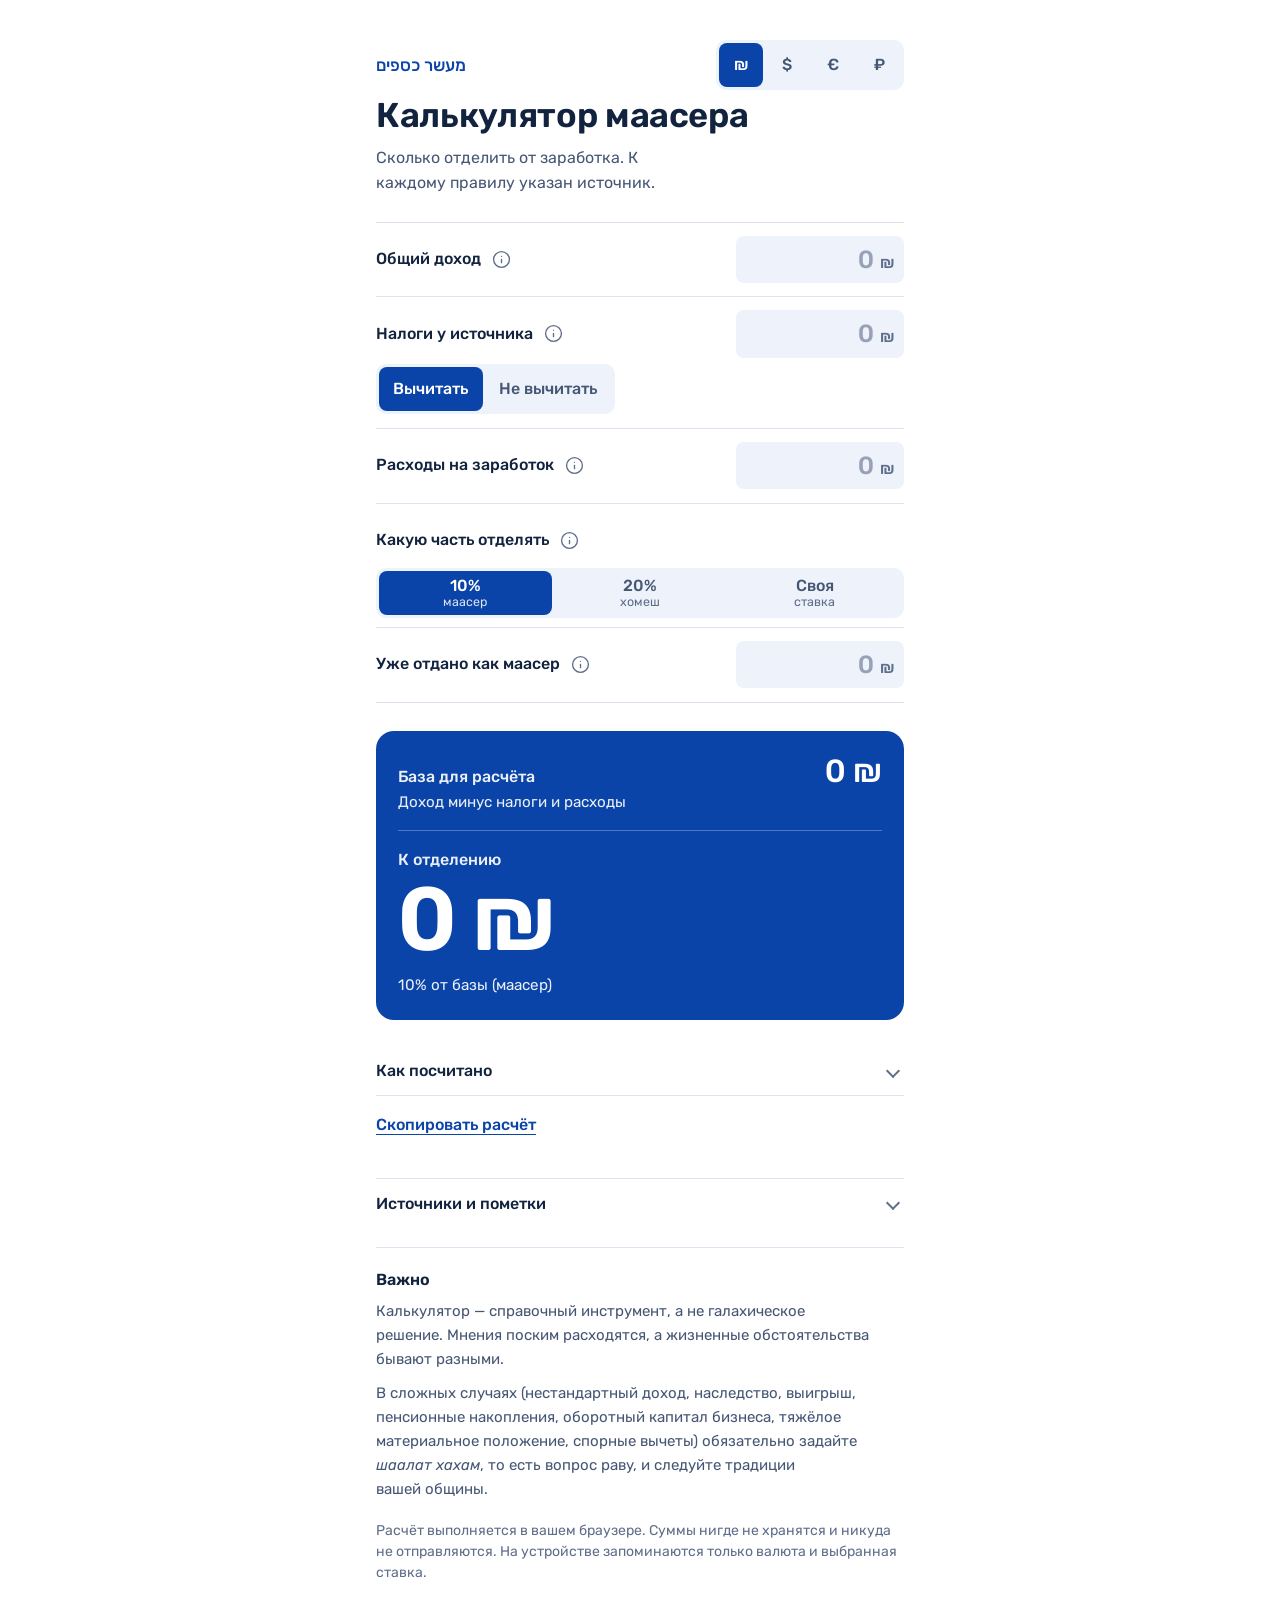
==== index.html @ 68035519 "Калькулятор маасера: первая версия сайта mymaaser.online Co-Authored-By: Claude Sonnet 5.5 <noreply@" ====
<!doctype html>
<html lang="ru">
<head>
<meta charset="utf-8">
<meta name="viewport" content="width=device-width, initial-scale=1, viewport-fit=cover">
<title>Калькулятор маасера — מעשר כספים</title>
<meta name="description" content="Калькулятор маасера кесафим: налоги, расходы, уже отданная цдака, 10% или 20%. Каждое правило с источником. Расчёт выполняется в вашем браузере, суммы нигде не сохраняются.">
<meta name="theme-color" content="#FFFFFF" media="(prefers-color-scheme: light)">
<meta name="theme-color" content="#0A1B3D" media="(prefers-color-scheme: dark)">
<meta property="og:title" content="Калькулятор маасера — מעשר כספים">
<meta property="og:description" content="Сколько отделить от заработка, с учётом налогов и расходов и с указанием источников.">
<meta property="og:type" content="website">
<link rel="icon" href="data:image/svg+xml,%3Csvg xmlns='http://www.w3.org/2000/svg' viewBox='0 0 64 64'%3E%3Crect width='64' height='64' rx='14' fill='%230A44A8'/%3E%3Ctext x='32' y='47' font-family='sans-serif' font-weight='600' font-size='40' text-anchor='middle' fill='%23fff'%3E%D7%9E%3C/text%3E%3C/svg%3E">
<link rel="preconnect" href="https://fonts.googleapis.com">
<link rel="preconnect" href="https://fonts.gstatic.com" crossorigin>
<link href="https://fonts.googleapis.com/css2?family=Rubik:wght@400;500;600&display=swap" rel="stylesheet">
<style>
:root{
  --bg:#FFFFFF; --ink:#12233F; --ink-2:#465775; --ink-3:#5F6E89;
  --accent:#0A44A8; --on-accent:#FFFFFF; --focus:#0A44A8;
  --tint:#EDF2FB; --hair:#DCE4F1; --warn:#9A3A0B;
  --font:'Rubik',system-ui,-apple-system,'Segoe UI',Roboto,'Helvetica Neue',Arial,sans-serif;
  --ease:cubic-bezier(.22,.7,.2,1);
}
@media (prefers-color-scheme:dark){
  :root{
    --bg:#0A1B3D; --ink:#EEF3FF; --ink-2:#B7C3DD; --ink-3:#95A4C4;
    --accent:#8DB2FF; --on-accent:#FFFFFF; --focus:#A9C5FF;
    --tint:#12285A; --hair:#22396F; --warn:#F2AB80;
  }
}
*{box-sizing:border-box}
html{-webkit-text-size-adjust:100%}
body{margin:0;min-height:100dvh;background:var(--bg);color:var(--ink);font:400 1rem/1.6 var(--font);padding-bottom:env(safe-area-inset-bottom)}
.sr{position:absolute;width:1px;height:1px;overflow:hidden;clip:rect(0 0 0 0);white-space:nowrap}
.skip{position:absolute;left:1rem;top:-4rem;background:var(--ink);color:var(--bg);padding:.6rem 1rem;border-radius:6px;z-index:100}
.skip:focus{top:1rem}
:focus-visible{outline:2px solid var(--focus);outline-offset:3px;border-radius:4px}
fieldset{min-width:0;margin:0;padding:0;border:0}
button{font:inherit}

.page{max-width:35rem;margin:0 auto;padding:clamp(1.25rem,4vw,2.5rem) 1rem 6.5rem}
@media (min-width:900px){.page{padding-bottom:3rem}}

/* Шапка */
.top{display:flex;justify-content:space-between;align-items:center;gap:1rem;margin-bottom:.4rem}
.he{margin:0;color:var(--accent);font-weight:500;font-size:1.05rem}
.cur-seg label{min-width:44px;padding:.15rem .4rem}
h1{margin:0;font-weight:600;font-size:clamp(1.7rem,6vw,2.15rem);line-height:1.15;letter-spacing:-.01em}
.lede{margin:.55rem 0 0;color:var(--ink-2);max-width:26rem;text-wrap:balance}

/* Переключатели */
.seg{display:inline-flex;gap:2px;padding:3px;background:var(--tint);border-radius:10px;max-width:100%}
.seg input{position:absolute;opacity:0;pointer-events:none}
.seg label{display:inline-flex;flex-direction:column;align-items:center;justify-content:center;min-height:44px;padding:.15rem .9rem;border-radius:8px;cursor:pointer;
  color:var(--ink-2);font-weight:500;line-height:1.2;text-align:center;user-select:none;touch-action:manipulation;transition:background-color .18s,color .18s}
.seg label small{font-size:.78rem;font-weight:400;color:inherit;opacity:.85}
.seg label:hover{color:var(--ink)}
.seg input:checked+label{background:var(--accent);color:var(--on-accent)}
.seg input:focus-visible+label{outline:2px solid var(--focus);outline-offset:2px}
.seg.wide{display:flex;width:100%}
.seg.wide label{flex:1;padding-inline:.4rem}

/* Поля */
.fields{margin-top:1.6rem;border-top:1px solid var(--hair)}
.field{border-bottom:1px solid var(--hair);padding:.55rem 0}
.rf{display:grid;grid-template-columns:minmax(0,1fr) minmax(0,10.5rem);align-items:center;column-gap:.6rem;min-height:56px}
.lab{display:flex;align-items:center;min-width:0}
.lab label,.lab .lbl{font-weight:500;line-height:1.3}
.info{flex:none;width:44px;height:44px;margin:0 0 0 -2px;display:grid;place-items:center;background:none;border:0;color:var(--ink-3);border-radius:50%;cursor:pointer;touch-action:manipulation;transition:color .18s,background-color .18s}
.info svg{width:19px;height:19px;fill:none;stroke:currentColor;stroke-width:1.7;stroke-linecap:round;stroke-linejoin:round}
.info:hover{color:var(--accent);background:var(--tint)}
.info[aria-expanded=true]{color:var(--accent)}
.amount{display:flex;align-items:baseline;justify-content:flex-end;gap:.4rem;min-width:0;border-radius:8px;padding:.1rem .6rem;background:var(--tint);transition:box-shadow .18s}
.amount:focus-within{box-shadow:0 0 0 2px var(--accent)}
.amount input{flex:1;min-width:0;width:100%;text-align:right;border:0;background:none;color:var(--ink);font:500 1.55rem/1.5 var(--font);font-variant-numeric:tabular-nums;padding:.1rem 0;outline:none;-webkit-appearance:none;appearance:none;min-height:44px}
.amount input::placeholder{color:var(--ink-3);opacity:.6}
.amount .cur{font-weight:500;color:var(--ink-3)}
.taxmode{margin:.1rem 0 .35rem}
.custom{display:none;margin:.7rem 0 .3rem;align-items:center;gap:.6rem}
.custom.show{display:flex}
.custom .amount{width:8rem}
.custom label{color:var(--ink-2)}

/* Пояснения */
.note{display:grid;grid-template-rows:0fr;transition:grid-template-rows .28s var(--ease)}
.note[data-open=true]{grid-template-rows:1fr}
.note-clip{overflow:hidden;visibility:hidden;transition:visibility 0s .28s}
.note[data-open=true] .note-clip{visibility:visible;transition-delay:0s}
.note-body{margin:.4rem 0 .5rem;padding:.1rem 0 .1rem 1rem;border-left:2px solid var(--accent);max-width:32rem}
.note-body p{margin:0 0 .75rem;text-wrap:pretty}
.note-body ul{list-style:none;margin:.2rem 0 0;padding:0;display:grid;gap:.5rem}
.note-body li{font-size:.94rem;line-height:1.5;color:var(--ink-2)}
.tag{font-weight:500;color:var(--ink);white-space:nowrap}
.tag::before{margin-right:.4em;font-size:.8em}
.tag.ok::before{content:"●";color:var(--accent)}
.tag.split::before{content:"◐";color:var(--warn)}
.tag.ask::before{content:"○";color:var(--ink-3)}

/* Итог: единственный яркий блок */
.band{margin-top:1.8rem;background:var(--accent);color:var(--on-accent);border-radius:18px;padding:1.3rem 1.4rem 1.5rem}
@media (prefers-color-scheme:dark){.band{background:#1547A8}}
.band-row{display:flex;flex-wrap:wrap;align-items:baseline;justify-content:space-between;gap:.3rem 1rem}
.band-k{margin:0;font-weight:500;opacity:.92}
.band-base{font-weight:500;font-size:clamp(1.5rem,6vw,2rem);line-height:1.2;font-variant-numeric:tabular-nums;margin:0}
.band hr{border:0;border-top:1px solid rgba(255,255,255,.28);margin:1.1rem 0 1rem}
.band-due{display:block;margin:.1rem 0 .5rem;font-weight:600;letter-spacing:-.025em;line-height:1.02;font-variant-numeric:tabular-nums;
  font-size:clamp(3.3rem,17vw,5.6rem);overflow-wrap:anywhere}
.band-due[data-len=long]{font-size:clamp(2.5rem,12vw,4rem)}
.band-due[data-len=xlong]{font-size:clamp(2rem,9vw,3.1rem)}
.band-s{margin:0;font-size:.95rem;line-height:1.45;opacity:.92}

.notices{display:grid;gap:.5rem;margin-top:.9rem}
.notice{display:flex;gap:.65rem;align-items:flex-start;font-size:.95rem;line-height:1.5;padding:.1rem 0 .1rem .9rem;border-left:3px solid var(--warn)}
.notice svg{flex:none;width:18px;height:18px;margin-top:.22rem;fill:none;stroke:var(--warn);stroke-width:1.8;stroke-linecap:round;stroke-linejoin:round}

/* Расчёт и копирование */
details>summary{cursor:pointer;list-style:none;display:flex;justify-content:space-between;align-items:center;min-height:48px;font-weight:500}
details>summary::-webkit-details-marker{display:none}
details>summary::after{content:"";width:8px;height:8px;border-right:2px solid var(--ink-3);border-bottom:2px solid var(--ink-3);transform:rotate(45deg);transition:transform .22s var(--ease);margin-right:.35rem}
details[open]>summary::after{transform:rotate(-135deg)}
.calc{margin-top:.8rem;border-bottom:1px solid var(--hair)}
.ledger{margin:0 0 .8rem;padding:0}
.lrow{display:flex;justify-content:space-between;gap:1rem;padding:.5rem 0;border-top:1px solid var(--hair)}
.lrow dt{color:var(--ink-2)}
.lrow dd{margin:0;font-weight:500;font-variant-numeric:tabular-nums;text-align:right;white-space:nowrap}
.lrow.sum dt,.lrow.sum dd{color:var(--ink);font-weight:600}
.lrow.dim{opacity:.55}
.copy{display:block;min-height:44px;margin:.4rem 0 0;padding:.4rem 0;background:none;border:0;color:var(--accent);font-weight:500;cursor:pointer;text-decoration:underline;text-underline-offset:.25em;text-decoration-thickness:1px;touch-action:manipulation}
.copy:hover{text-decoration-thickness:2px}

/* Низ страницы */
.foot{margin-top:2rem}
.src .content{padding:.2rem 0 1rem;color:var(--ink-2);font-size:.95rem}
.src ol{padding-left:1.2rem;margin:.6rem 0 .9rem;display:grid;gap:.4rem}
.src a{color:var(--ink);text-decoration-color:var(--accent);text-underline-offset:.2em}
.src a:hover{color:var(--accent)}
.legend{display:grid;gap:.4rem}
.src{border-top:1px solid var(--hair)}
.disclaimer{margin-top:1.2rem;padding-top:1.2rem;border-top:1px solid var(--hair)}
.disclaimer h2{margin:0 0 .4rem;font-size:1rem;font-weight:600}
.disclaimer p{margin:0 0 .6rem;font-size:.94rem;color:var(--ink-2);text-wrap:pretty}
.privacy{margin:1.2rem 0 0;color:var(--ink-3);font-size:.88rem;line-height:1.5}

/* Нижняя панель на телефоне */
.dock{position:fixed;left:0;right:0;bottom:0;z-index:20;display:flex;justify-content:space-between;align-items:baseline;gap:1rem;
  padding:.75rem 1.1rem calc(.75rem + env(safe-area-inset-bottom));background:var(--accent);color:var(--on-accent);
  transform:translateY(110%);transition:transform .28s var(--ease)}
@media (prefers-color-scheme:dark){.dock{background:#1547A8}}
.dock.show{transform:none}
.dock span{font-weight:500}
.dock b{font-weight:600;font-size:1.6rem;line-height:1.1;font-variant-numeric:tabular-nums}
@media (min-width:900px){.dock{display:none}}

@media (prefers-reduced-motion:reduce){*,*::before,*::after{transition-duration:.001ms!important;transition-delay:0s!important}}
@media print{.dock,.info,.copy,.seg{display:none!important}.note{grid-template-rows:1fr}.note-clip{visibility:visible}.band{background:#fff;color:#000;border:1px solid #000}}
noscript p{padding:1rem}
</style>
</head>
<body>
<a class="skip" href="#calc">Перейти к расчёту</a>
<noscript><p>Для расчёта нужен JavaScript. Все вычисления выполняются в вашем браузере.</p></noscript>

<main class="page">
  <header>
    <div class="top">
      <p class="he" lang="he" dir="rtl">מעשר כספים</p>
      <fieldset class="seg cur-seg" aria-label="Валюта">
        <input type="radio" name="cur" id="c-ILS" value="ILS" checked><label for="c-ILS" aria-label="Шекели">₪</label>
        <input type="radio" name="cur" id="c-USD" value="USD"><label for="c-USD" aria-label="Доллары">$</label>
        <input type="radio" name="cur" id="c-EUR" value="EUR"><label for="c-EUR" aria-label="Евро">€</label>
        <input type="radio" name="cur" id="c-RUB" value="RUB"><label for="c-RUB" aria-label="Рубли">₽</label>
      </fieldset>
    </div>
    <h1>Калькулятор маасера</h1>
    <p class="lede">Сколько отделить от заработка. К каждому правилу указан источник.</p>
  </header>

  <section class="fields" id="calc" aria-label="Данные для расчёта">

    <div class="field">
      <div class="rf">
        <div class="lab">
          <label for="income">Общий доход</label>
          <button type="button" class="info" aria-expanded="false" aria-controls="n-income" aria-label="Пояснение: общий доход"><svg viewBox="0 0 24 24" aria-hidden="true"><circle cx="12" cy="12" r="10"/><path d="M12 16v-4"/><path d="M12 8h.01"/></svg></button>
        </div>
        <div class="amount"><input id="income" data-money inputmode="decimal" autocomplete="off" placeholder="0"><span class="cur" data-cur aria-hidden="true">₪</span></div>
      </div>
      <div class="note" id="n-income"><div class="note-clip"><div class="note-body">
        <p>Маасер кесафим отделяют от прибыли, то есть от того, что вы действительно заработали: зарплата, премии, комиссионные, доход от дела. Впишите сумму целиком, до вычетов. Вычеты укажете ниже.</p>
        <p>Подарки, выигрыши, возврат налога, наследство и другие разовые поступления — отдельный вопрос, здесь мнения расходятся. В таких случаях спросите рава.</p>
        <ul>
          <li><span class="tag ok">Общепринято</span> Маасер — десятая часть дохода: Рамбам, Матнот Аниим 7:5; Шулхан Арух, Йоре Деа 249:1.</li>
          <li><span class="tag split">Мнения расходятся</span> Разовые поступления (подарки, выигрыши, наследство).</li>
        </ul>
      </div></div></div>
    </div>

    <div class="field">
      <div class="rf">
        <div class="lab">
          <label for="taxes">Налоги у источника</label>
          <button type="button" class="info" aria-expanded="false" aria-controls="n-taxes" aria-label="Пояснение: налоги"><svg viewBox="0 0 24 24" aria-hidden="true"><circle cx="12" cy="12" r="10"/><path d="M12 16v-4"/><path d="M12 8h.01"/></svg></button>
        </div>
        <div class="amount"><input id="taxes" data-money inputmode="decimal" autocomplete="off" placeholder="0"><span class="cur" data-cur aria-hidden="true">₪</span></div>
      </div>
      <fieldset class="seg taxmode" aria-label="Как учитывать налоги">
        <input type="radio" name="tax" id="t-deduct" value="deduct" checked><label for="t-deduct">Вычитать</label>
        <input type="radio" name="tax" id="t-keep" value="keep"><label for="t-keep">Не вычитать</label>
      </fieldset>
      <div class="note" id="n-taxes"><div class="note-clip"><div class="note-body">
        <p>Подоходный налог, национальное страхование и медицинский налог, удержанные у источника, вам в руки не попадают: этими деньгами вы не распоряжаетесь. Поэтому многие поским разрешают считать маасер с суммы после налогов.</p>
        <p>Более строгое мнение требует считать с суммы до налогов. Если ваш рав или ваша община придерживаются строгого подхода, выберите «Не вычитать».</p>
        <p>Пенсионные отчисления, керен ишталмут и взносы работодателя — предмет отдельных споров. Без вопроса раву их лучше сюда не вписывать.</p>
        <ul>
          <li><span class="tag split">Мнения расходятся</span> Игрот Моше, Йоре Деа: в пользу вычета налогов; другие поским требуют считать с суммы до налогов.</li>
          <li><span class="tag ask">Уточните у рава</span> Пенсия и накопительные отчисления.</li>
        </ul>
      </div></div></div>
    </div>

    <div class="field">
      <div class="rf">
        <div class="lab">
          <label for="expenses">Расходы на заработок</label>
          <button type="button" class="info" aria-expanded="false" aria-controls="n-expenses" aria-label="Пояснение: расходы на заработок"><svg viewBox="0 0 24 24" aria-hidden="true"><circle cx="12" cy="12" r="10"/><path d="M12 16v-4"/><path d="M12 8h.01"/></svg></button>
        </div>
        <div class="amount"><input id="expenses" data-money inputmode="decimal" autocomplete="off" placeholder="0"><span class="cur" data-cur aria-hidden="true">₪</span></div>
      </div>
      <div class="note" id="n-expenses"><div class="note-clip"><div class="note-body">
        <p>Вычитаются расходы, без которых доход не был бы получен: сырьё и товар, аренда помещения, зарплата сотрудников, транспорт до клиентов, инструменты, налоги предприятия. Маасер отделяют от чистой прибыли, а не от оборота.</p>
        <p>Не вычитаются личные траты: еда, жильё, одежда, отпуск, содержание семьи. Это расходование уже заработанных денег, а не издержки на их получение.</p>
        <ul>
          <li><span class="tag ok">Общепринято</span> Ахават Хесед 2:19 (Хафец Хаим): маасер считают от прибыли после расходов на заработок.</li>
          <li><span class="tag ask">Уточните у рава</span> При тяжёлом материальном положении есть послабления, их определяет рав.</li>
        </ul>
      </div></div></div>
    </div>

    <div class="field">
      <div class="rf">
        <div class="lab">
          <span class="lbl" id="rate-lbl">Какую часть отделять</span>
          <button type="button" class="info" aria-expanded="false" aria-controls="n-rate" aria-label="Пояснение: 10% или 20%"><svg viewBox="0 0 24 24" aria-hidden="true"><circle cx="12" cy="12" r="10"/><path d="M12 16v-4"/><path d="M12 8h.01"/></svg></button>
        </div>
      </div>
      <fieldset class="seg wide" aria-labelledby="rate-lbl">
        <input type="radio" name="rate" id="r-10" value="10" checked><label for="r-10">10%<small>маасер</small></label>
        <input type="radio" name="rate" id="r-20" value="20"><label for="r-20">20%<small>хомеш</small></label>
        <input type="radio" name="rate" id="r-custom" value="custom"><label for="r-custom">Своя<small>ставка</small></label>
      </fieldset>
      <div class="custom" id="customWrap">
        <label for="customRate">Ставка, %</label>
        <div class="amount"><input id="customRate" inputmode="decimal" autocomplete="off" placeholder="15" maxlength="5"><span class="cur" aria-hidden="true">%</span></div>
      </div>
      <div class="note" id="n-rate"><div class="note-clip"><div class="note-body">
        <p><strong>10% — маасер.</strong> Обычная мера: Рамбам называет десятую часть средним размером цдаки.</p>
        <p><strong>20% — хомеш</strong>, пятая часть. Это верхний предел, а не обязанность: в Уше постановили не тратить на цдаку больше пятой части, чтобы самому не обеднеть. Это мицва мин ѓа-мувхар, то есть наилучший способ, но не долг.</p>
        <p>Некоторые считают хомеш как «маасер дважды»: 10% и ещё 10% от остатка, то есть 19%. Для такого расчёта выберите «Своя» и введите 19.</p>
        <ul>
          <li><span class="tag ok">Общепринято</span> Ктубот 50а; Шулхан Арух, Йоре Деа 249:1; Рамбам, Матнот Аниим 7:5.</li>
          <li><span class="tag ask">Уточните у рава</span> Хомеш от капитала обычно отделяют один раз, затем от прибыли (Ахават Хесед 2:19). Способ счёта определяется обычаем общины.</li>
        </ul>
      </div></div></div>
    </div>

    <div class="field">
      <div class="rf">
        <div class="lab">
          <label for="paid">Уже отдано как маасер</label>
          <button type="button" class="info" aria-expanded="false" aria-controls="n-paid" aria-label="Пояснение: уже отданная цдака"><svg viewBox="0 0 24 24" aria-hidden="true"><circle cx="12" cy="12" r="10"/><path d="M12 16v-4"/><path d="M12 8h.01"/></svg></button>
        </div>
        <div class="amount"><input id="paid" data-money inputmode="decimal" autocomplete="off" placeholder="0"><span class="cur" data-cur aria-hidden="true">₪</span></div>
      </div>
      <div class="note" id="n-paid"><div class="note-clip"><div class="note-body">
        <p>Цдака, которую вы уже отдали именно как маасер с этого дохода, вычитается из итога.</p>
        <p>Не засчитывается то, что вы и так обязаны: содержание жены и детей, плата за обучение собственных детей, покупка мицвот для себя (лулав, тфилин), а также всё, за что вы получили личную выгоду.</p>
        <p>Если отдано больше нужного, многие поским разрешают зачесть излишек в счёт будущих доходов. Уточните у рава.</p>
        <ul>
          <li><span class="tag ok">Общепринято</span> Маасер нельзя тратить на обязательства, которые лежат на вас и без него: Рема к Шулхан Арух, Йоре Деа 249:1.</li>
          <li><span class="tag split">Мнения расходятся</span> Зачёт излишка на будущее.</li>
        </ul>
      </div></div></div>
    </div>
  </section>

  <section class="band" id="result" aria-label="Результат">
    <div class="band-row">
      <p class="band-k">База для расчёта</p>
      <p class="band-base" id="base">0 ₪</p>
    </div>
    <p class="band-s" id="baseSub">Доход минус налоги и расходы</p>
    <hr>
    <p class="band-k">К отделению</p>
    <output class="band-due" id="due" aria-live="polite">0 ₪</output>
    <p class="band-s" id="dueSub">10% от базы (маасер)</p>
  </section>

  <div class="notices" id="notices"></div>

  <details class="calc">
    <summary>Как посчитано</summary>
    <dl class="ledger" id="ledger"></dl>
  </details>
  <button type="button" class="copy" id="copy">Скопировать расчёт</button>
  <p class="sr" id="copyStatus" role="status"></p>

  <footer class="foot">
    <details class="src">
      <summary>Источники и пометки</summary>
      <div class="content">
        <div class="legend">
          <div><span class="tag ok">Общепринято</span> По этому правилу нет существенных разногласий.</div>
          <div><span class="tag split">Мнения расходятся</span> Поским решают по-разному, выбор за вами и вашим равом.</div>
          <div><span class="tag ask">Уточните у рава</span> Зависит от обстоятельств или требует сверки.</div>
        </div>
        <ol>
          <li><a href="https://www.sefaria.org/Ketubot.50a" target="_blank" rel="noopener noreferrer">Ктубот 50а</a>: постановление Уши не тратить на цдаку больше пятой части.</li>
          <li><a href="https://www.sefaria.org/Mishneh_Torah,_Gifts_to_the_Poor.7" target="_blank" rel="noopener noreferrer">Рамбам, Матнот Аниим, гл. 7</a>: десятая часть как средняя мера, пятая как наилучшая.</li>
          <li><a href="https://www.sefaria.org/Shulchan_Arukh,_Yoreh_De'ah.249" target="_blank" rel="noopener noreferrer">Шулхан Арух, Йоре Деа 249</a>: законы о размере цдаки, с комментарием Ремы.</li>
          <li><a href="https://www.sefaria.org/search?q=Ahavat%20Chesed" target="_blank" rel="noopener noreferrer">Ахават Хесед</a> (Хафец Хаим), ч. 2, гл. 19: расчёт от прибыли и хомеш.</li>
          <li>Игрот Моше (рав Моше Файнштейн), Йоре Деа: о налогах и расчёте с зарплаты.</li>
        </ol>
        <p>Ссылки ведут на тексты, по которым можно проверить сказанное. Формулировки в подсказках — краткое изложение, а не дословная цитата.</p>
      </div>
    </details>

    <aside class="disclaimer" aria-labelledby="dis-h">
      <h2 id="dis-h">Важно</h2>
      <p>Калькулятор — справочный инструмент, а не галахическое решение. Мнения поским расходятся, а жизненные обстоятельства бывают разными.</p>
      <p>В сложных случаях (нестандартный доход, наследство, выигрыш, пенсионные накопления, оборотный капитал бизнеса, тяжёлое материальное положение, спорные вычеты) обязательно задайте <em>шаалат хахам</em>, то есть вопрос раву, и следуйте традиции вашей общины.</p>
    </aside>

    <p class="privacy">Расчёт выполняется в вашем браузере. Суммы нигде не хранятся и никуда не отправляются. На устройстве запоминаются только валюта и выбранная ставка.</p>
  </footer>
</main>

<div class="dock" id="dock" aria-hidden="true"><span>К отделению</span><b id="dockVal">0 ₪</b></div>

<script>
(() => {
  'use strict';
  const $ = (s, r = document) => r.querySelector(s);
  const $$ = (s, r = document) => [...r.querySelectorAll(s)];
  const reduced = matchMedia('(prefers-reduced-motion: reduce)').matches;
  const SYMBOL = { ILS: '₪', USD: '$', EUR: '€', RUB: '₽' };
  const state = { cur: 'ILS', rate: '10', custom: '', tax: 'deduct' };

  /* Настройки (только предпочтения, суммы не сохраняются) */
  try {
    const p = JSON.parse(localStorage.getItem('maaser.prefs') || '{}');
    if (SYMBOL[p.cur]) state.cur = p.cur;
    if (['10', '20', 'custom'].includes(p.rate)) state.rate = p.rate;
    if (typeof p.custom === 'string' && /^\d{0,3}([.,]\d{0,2})?$/.test(p.custom)) state.custom = p.custom;
    if (['deduct', 'keep'].includes(p.tax)) state.tax = p.tax;
  } catch (e) {}
  const savePrefs = () => { try { localStorage.setItem('maaser.prefs', JSON.stringify(state)); } catch (e) {} };

  /* Деньги: только целые числа копеек */
  const parseCents = (str) => {
    const s = (str || '').replace(/[\s  ]/g, '').replace(',', '.');
    if (!/^\d*\.?\d*$/.test(s) || s === '' || s === '.') return 0;
    const [i, f = ''] = s.split('.');
    return parseInt(i || '0', 10) * 100 + parseInt((f + '00').slice(0, 2), 10);
  };
  const nf = {};
  const fmt = (cents) => {
    const key = state.cur + (cents % 100 ? 2 : 0);
    nf[key] = nf[key] || new Intl.NumberFormat('ru-RU', {
      style: 'currency', currency: state.cur,
      minimumFractionDigits: cents % 100 ? 2 : 0, maximumFractionDigits: 2
    });
    return nf[key].format(cents / 100);
  };
  const minus = (cents) => cents ? '− ' + fmt(cents) : fmt(0);

  /* Поля ввода: группировка разрядов с сохранением каретки */
  function formatField(el) {
    const raw = el.value, pos = el.selectionStart ?? raw.length;
    const n = [...raw.slice(0, pos)].filter(c => /[\d.,]/.test(c)).length;
    const s = raw.replace(/[^\d.,]/g, '').replace(/,/g, '.');
    const dot = s.indexOf('.');
    let ip = dot >= 0 ? s.slice(0, dot) : s;
    const fp = dot >= 0 ? s.slice(dot + 1).replace(/\./g, '').slice(0, 2) : null;
    ip = ip.replace(/^0+(?=\d)/, '').slice(0, 12);
    const out = ip.replace(/\B(?=(\d{3})+(?!\d))/g, ' ') + (fp !== null ? ',' + fp : '');
    if (out === raw) return;
    el.value = out;
    let idx = 0, seen = 0;
    while (idx < out.length && seen < n) { if (/[\d,]/.test(out[idx])) seen++; idx++; }
    try { el.setSelectionRange(idx, idx); } catch (e) {}
  }

  /* Число с плавной сменой; крупная сумма уменьшается, чтобы влезть */
  const shown = new Map();
  const fit = (el) => {
    if (el.id !== 'due') return;
    const len = el.textContent.length;
    el.dataset.len = len >= 14 ? 'xlong' : len >= 11 ? 'long' : 'normal';
  };
  function setNum(el, target) {
    const from = shown.get(el) ?? 0;
    shown.set(el, target);
    cancelAnimationFrame(el._raf);
    if (reduced || from === target) { el.textContent = fmt(target); fit(el); return; }
    const t0 = performance.now(), D = 240;
    const step = (t) => {
      const k = Math.min(1, (t - t0) / D), e = 1 - Math.pow(1 - k, 3);
      el.textContent = fmt(Math.round(from + (target - from) * e)); fit(el);
      if (k < 1) el._raf = requestAnimationFrame(step);
    };
    el._raf = requestAnimationFrame(step);
  }

  const ICON_ALERT = '<svg viewBox="0 0 24 24" aria-hidden="true"><circle cx="12" cy="12" r="10"/><path d="M12 8v4"/><path d="M12 16h.01"/></svg>';
  let last = null;

  function compute() {
    const inc = parseCents($('#income').value);
    const tax = parseCents($('#taxes').value);
    const exp = parseCents($('#expenses').value);
    const paid = parseCents($('#paid').value);
    const taxApplied = state.tax === 'deduct' ? tax : 0;
    const base = Math.max(0, inc - taxApplied - exp);
    const customPct = parseFloat((state.custom || '').replace(',', '.'));
    const pct = state.rate === 'custom' ? (isFinite(customPct) ? Math.min(100, customPct) : 0) : Number(state.rate);
    const total = Math.round(base * Math.round(pct * 100) / 10000);
    const due = Math.max(0, total - paid);
    const over = inc > 0 ? Math.max(0, paid - total) : 0;
    const pctLabel = (Number.isInteger(pct) ? pct : pct.toString().replace('.', ',')) + '%';
    return { inc, tax, exp, paid, taxApplied, base, pct, total, due, over, pctLabel };
  }

  function render() {
    const r = compute(); last = r;
    setNum($('#base'), r.base);
    setNum($('#due'), r.due);
    setNum($('#dockVal'), r.due);

    const rateName = state.rate === '10' ? 'маасер' : state.rate === '20' ? 'хомеш' : 'своя ставка';
    $('#baseSub').textContent = state.tax === 'deduct'
      ? 'Доход минус налоги и расходы'
      : 'Доход минус расходы (налоги не вычитаются)';
    $('#dueSub').textContent = r.paid > 0
      ? `${r.pctLabel} от базы (${rateName}) — ${fmt(r.total)}, за вычетом ${fmt(r.paid)}`
      : `${r.pctLabel} от базы (${rateName})`;

    const rows = [
      ['Общий доход', fmt(r.inc), r.inc === 0],
      [state.tax === 'deduct' ? 'Налоги у источника' : 'Налоги (не вычитаются)', state.tax === 'deduct' ? minus(r.tax) : '—', r.tax === 0 || state.tax !== 'deduct'],
      ['Расходы на заработок', minus(r.exp), r.exp === 0],
      ['База для расчёта', fmt(r.base), false, 'sum'],
      [`Ставка ${r.pctLabel}`, fmt(r.total), r.total === 0],
      ['Уже отдано', minus(r.paid), r.paid === 0],
      ['К отделению', fmt(r.due), false, 'sum']
    ];
    $('#ledger').innerHTML = rows.map(([k, v, dim, cls]) =>
      `<div class="lrow ${cls || ''} ${dim ? 'dim' : ''}"><dt>${k}</dt><dd>${v}</dd></div>`).join('');

    const msgs = [];
    if (r.inc > 0 && r.taxApplied + r.exp > r.inc) msgs.push('Налоги и расходы больше дохода, поэтому база принята равной нулю. Проверьте суммы.');
    if (state.rate === 'custom' && r.pct > 20) msgs.push('Ставка выше хомеша (20%). Согласно Ктубот 50а, не следует тратить на цдаку больше пятой части.');
    if (state.rate === 'custom' && !state.custom) msgs.push('Введите свою ставку в процентах.');
    if (r.over > 0) msgs.push(`Отдано больше нужного на ${fmt(r.over)}. Многие поским разрешают зачесть излишек в счёт будущих доходов; уточните у рава.`);
    $('#notices').innerHTML = msgs.map(m => `<div class="notice">${ICON_ALERT}<span>${m}</span></div>`).join('');
    updateDock();
  }

  /* Нижняя панель на телефоне, когда итог не виден */
  let resultVisible = true;
  const dock = $('#dock');
  const updateDock = () => dock.classList.toggle('show', !resultVisible && !!(last && (last.inc || last.paid)));
  if ('IntersectionObserver' in window) {
    new IntersectionObserver(([en]) => { resultVisible = en.isIntersecting; updateDock(); }, { threshold: 0.2 }).observe($('#result'));
  }

  /* Пояснения */
  $$('.info').forEach(btn => btn.addEventListener('click', () => {
    const open = btn.getAttribute('aria-expanded') === 'true';
    btn.setAttribute('aria-expanded', String(!open));
    $('#' + btn.getAttribute('aria-controls')).dataset.open = String(!open);
  }));

  /* События */
  $$('[data-money]').forEach(el => el.addEventListener('input', () => { formatField(el); render(); }));
  $$('input[name=cur]').forEach(el => el.addEventListener('change', () => {
    state.cur = el.value; $$('[data-cur]').forEach(s => s.textContent = SYMBOL[state.cur]); savePrefs(); render();
  }));
  $$('input[name=tax]').forEach(el => el.addEventListener('change', () => { state.tax = el.value; savePrefs(); render(); }));
  const customWrap = $('#customWrap'), customInput = $('#customRate');
  $$('input[name=rate]').forEach(el => el.addEventListener('change', () => {
    state.rate = el.value;
    customWrap.classList.toggle('show', state.rate === 'custom');
    if (state.rate === 'custom') customInput.focus();
    savePrefs(); render();
  }));
  customInput.addEventListener('input', () => {
    let s = customInput.value.replace(/[^\d.,]/g, '').replace('.', ',');
    const i = s.indexOf(','); if (i >= 0) s = s.slice(0, i + 1) + s.slice(i + 1).replace(/,/g, '').slice(0, 2);
    s = s.replace(/^(\d{3})\d+/, '$1');
    customInput.value = s; state.custom = s; savePrefs(); render();
  });

  /* Копирование расчёта */
  const copyBtn = $('#copy'), status = $('#copyStatus');
  copyBtn.addEventListener('click', async () => {
    const r = last || compute();
    const text = [
      'Маасер — расчёт',
      `Доход: ${fmt(r.inc)}`,
      state.tax === 'deduct' ? `Налоги: −${fmt(r.tax)} (вычтены)` : `Налоги: ${fmt(r.tax)} (не вычитаются)`,
      `Расходы на заработок: −${fmt(r.exp)}`,
      `База: ${fmt(r.base)}`,
      `Ставка ${r.pctLabel}: ${fmt(r.total)}`,
      `Уже отдано: −${fmt(r.paid)}`,
      `К отделению: ${fmt(r.due)}`,
      '',
      'Справочный расчёт. В сложных случаях: шаалат хахам.'
    ].join('\n');
    let ok = false;
    try { await navigator.clipboard.writeText(text); ok = true; }
    catch (e) {
      const ta = document.createElement('textarea'); ta.value = text; ta.style.cssText = 'position:fixed;opacity:0';
      document.body.appendChild(ta); ta.select();
      try { ok = document.execCommand('copy'); } catch (_) {}
      ta.remove();
    }
    const label = ok ? 'Скопировано' : 'Не удалось скопировать';
    copyBtn.textContent = label; status.textContent = label;
    setTimeout(() => { copyBtn.textContent = 'Скопировать расчёт'; status.textContent = ''; }, 2200);
  });

  /* Начальное состояние */
  $(`#c-${state.cur}`).checked = true;
  $$('[data-cur]').forEach(s => s.textContent = SYMBOL[state.cur]);
  $(`#t-${state.tax}`).checked = true;
  $(`#r-${state.rate}`).checked = true;
  customWrap.classList.toggle('show', state.rate === 'custom');
  customInput.value = state.custom;
  render();
})();
</script>
</body>
</html>
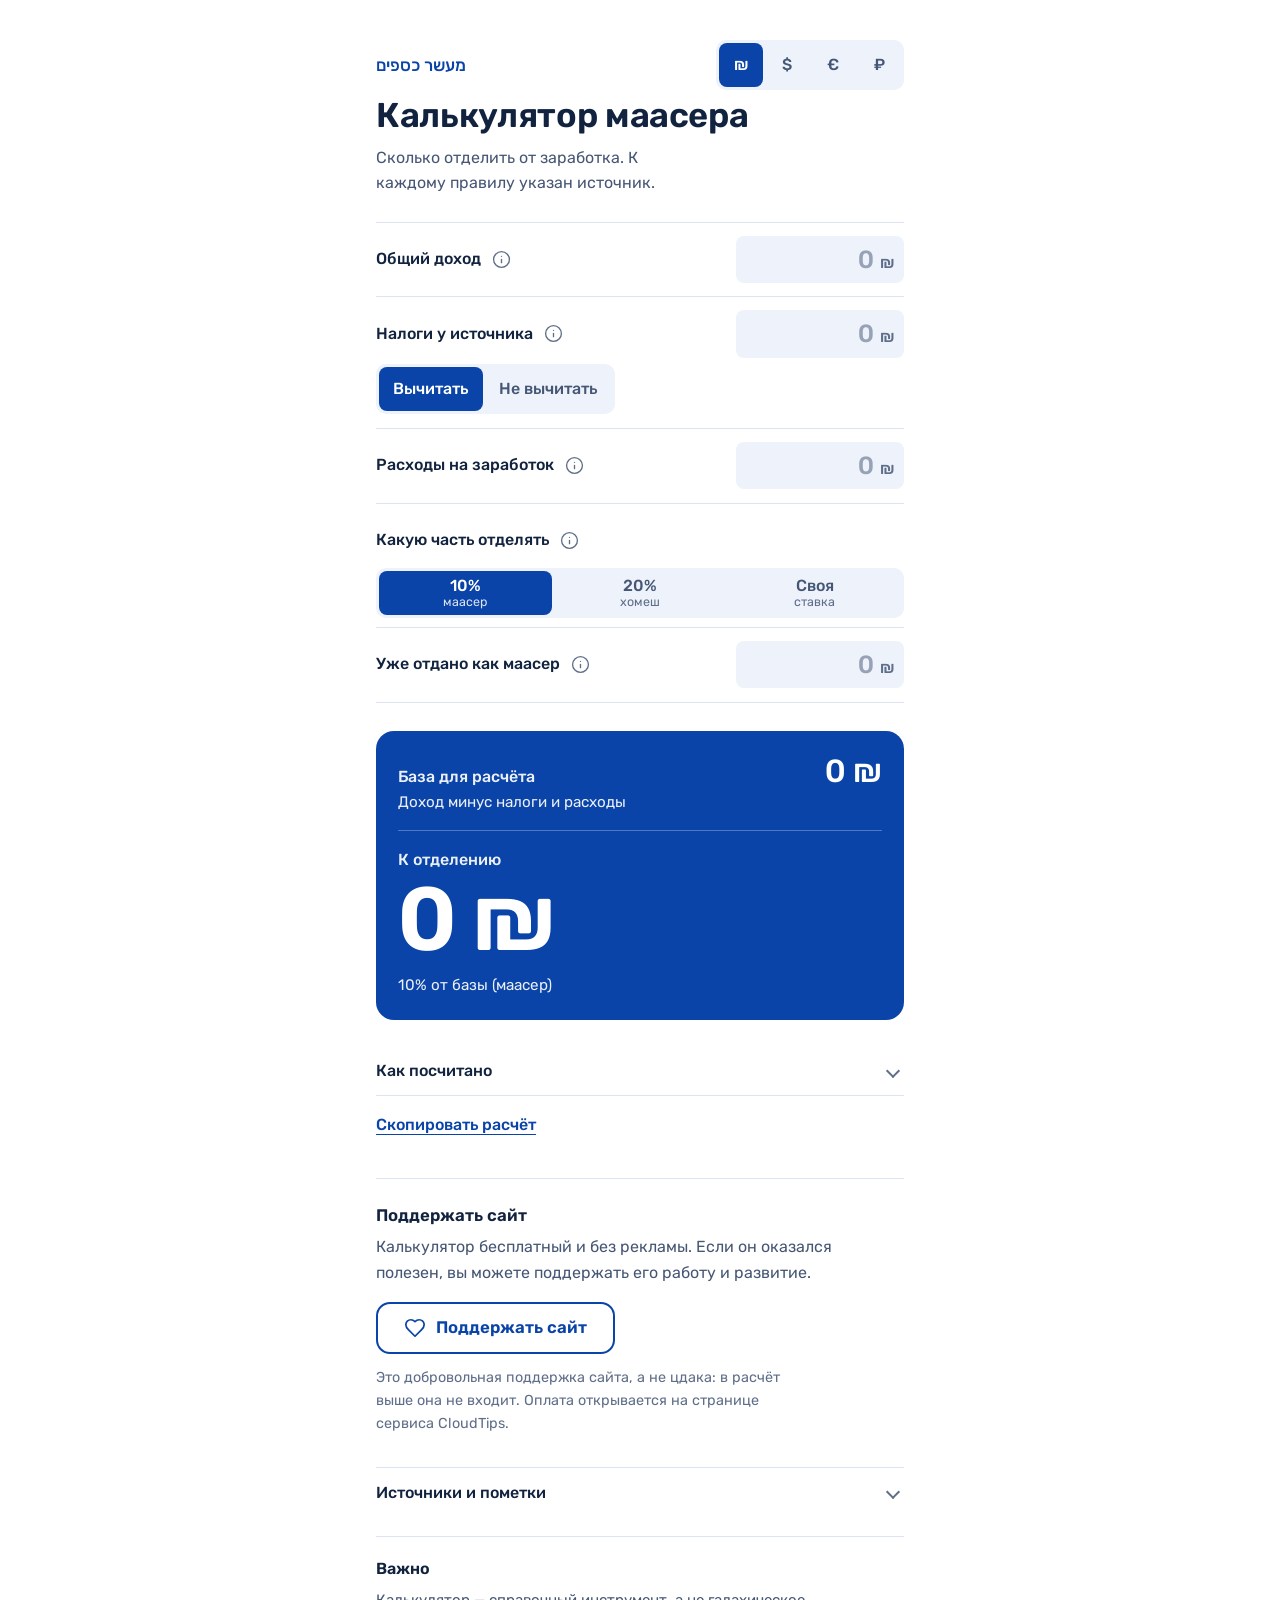
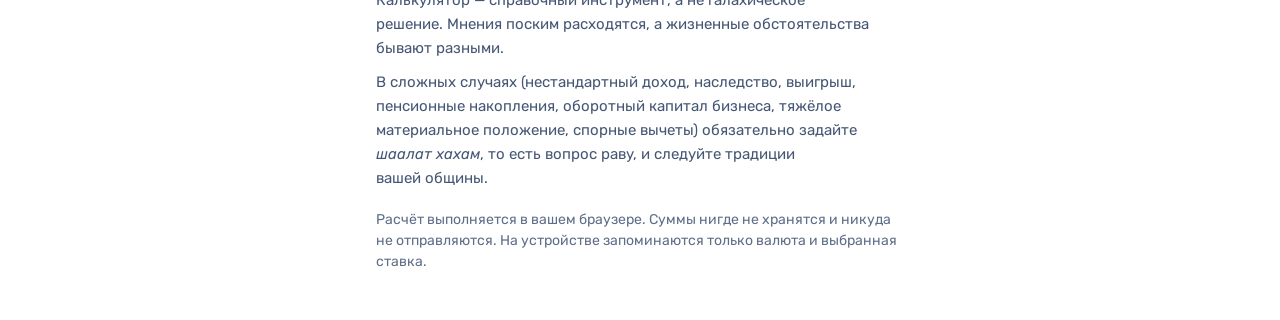
==== commit 8d0db21d: "Добавлена кнопка «Поддержать сайт» (CloudTips), исправлен контраст переключателей в тёмной теме Co-A" ====
--- a/index.html
+++ b/index.html
@@ -18,7 +18,7 @@
 :root{
   --bg:#FFFFFF; --ink:#12233F; --ink-2:#465775; --ink-3:#5F6E89;
   --accent:#0A44A8; --on-accent:#FFFFFF; --focus:#0A44A8;
-  --tint:#EDF2FB; --hair:#DCE4F1; --warn:#9A3A0B;
+  --tint:#EDF2FB; --hair:#DCE4F1; --warn:#9A3A0B; --seg-on:#0A44A8;
   --font:'Rubik',system-ui,-apple-system,'Segoe UI',Roboto,'Helvetica Neue',Arial,sans-serif;
   --ease:cubic-bezier(.22,.7,.2,1);
 }
@@ -26,7 +26,7 @@
   :root{
     --bg:#0A1B3D; --ink:#EEF3FF; --ink-2:#B7C3DD; --ink-3:#95A4C4;
     --accent:#8DB2FF; --on-accent:#FFFFFF; --focus:#A9C5FF;
-    --tint:#12285A; --hair:#22396F; --warn:#F2AB80;
+    --tint:#12285A; --hair:#22396F; --warn:#F2AB80; --seg-on:#1547A8;
   }
 }
 *{box-sizing:border-box}
@@ -56,7 +56,7 @@
   color:var(--ink-2);font-weight:500;line-height:1.2;text-align:center;user-select:none;touch-action:manipulation;transition:background-color .18s,color .18s}
 .seg label small{font-size:.78rem;font-weight:400;color:inherit;opacity:.85}
 .seg label:hover{color:var(--ink)}
-.seg input:checked+label{background:var(--accent);color:var(--on-accent)}
+.seg input:checked+label{background:var(--seg-on);color:#FFFFFF}
 .seg input:focus-visible+label{outline:2px solid var(--focus);outline-offset:2px}
 .seg.wide{display:flex;width:100%}
 .seg.wide label{flex:1;padding-inline:.4rem}
@@ -129,6 +129,19 @@
 .copy{display:block;min-height:44px;margin:.4rem 0 0;padding:.4rem 0;background:none;border:0;color:var(--accent);font-weight:500;cursor:pointer;text-decoration:underline;text-underline-offset:.25em;text-decoration-thickness:1px;touch-action:manipulation}
 .copy:hover{text-decoration-thickness:2px}
 
+/* Поддержка сайта */
+.support{margin-top:2rem;padding-top:1.4rem;border-top:1px solid var(--hair)}
+.support h2{margin:0 0 .35rem;font-size:1.05rem;font-weight:600}
+.support p{margin:0;color:var(--ink-2);max-width:29rem;text-wrap:pretty}
+.donate{display:flex;align-items:center;justify-content:center;gap:.65rem;min-height:52px;margin-top:1rem;padding:.55rem 1.6rem;
+  border:2px solid var(--accent);border-radius:14px;background:transparent;color:var(--accent);font-weight:600;font-size:1.05rem;text-decoration:none;
+  touch-action:manipulation;transition:background-color .2s,color .2s}
+.donate svg{width:22px;height:22px;flex:none;fill:transparent;stroke:currentColor;stroke-width:1.9;stroke-linecap:round;stroke-linejoin:round;transition:fill .2s}
+.donate:hover,.donate:focus-visible{background:var(--accent);color:var(--bg)}
+.donate:hover svg,.donate:focus-visible svg{fill:currentColor}
+@media (min-width:560px){.donate{display:inline-flex}}
+.support .support-note{margin-top:.8rem;font-size:.9rem;color:var(--ink-3)}
+
 /* Низ страницы */
 .foot{margin-top:2rem}
 .src .content{padding:.2rem 0 1rem;color:var(--ink-2);font-size:.95rem}
@@ -304,6 +317,16 @@
   </details>
   <button type="button" class="copy" id="copy">Скопировать расчёт</button>
   <p class="sr" id="copyStatus" role="status"></p>
+
+  <section class="support" aria-labelledby="sup-h">
+    <h2 id="sup-h">Поддержать сайт</h2>
+    <p>Калькулятор бесплатный и без рекламы. Если он оказался полезен, вы можете поддержать его работу и развитие.</p>
+    <a class="donate" href="https://pay.cloudtips.ru/p/08b8d4ae" target="_blank" rel="noopener noreferrer">
+      <svg viewBox="0 0 24 24" aria-hidden="true"><path d="M19 14c1.49-1.46 3-3.21 3-5.5A5.5 5.5 0 0 0 16.5 3c-1.76 0-3 .5-4.5 2-1.5-1.5-2.74-2-4.5-2A5.5 5.5 0 0 0 2 8.5c0 2.3 1.5 4.05 3 5.5l7 7Z"/></svg>
+      <span>Поддержать сайт</span>
+    </a>
+    <p class="support-note">Это добровольная поддержка сайта, а не цдака: в расчёт выше она не входит. Оплата открывается на странице сервиса CloudTips.</p>
+  </section>
 
   <footer class="foot">
     <details class="src">
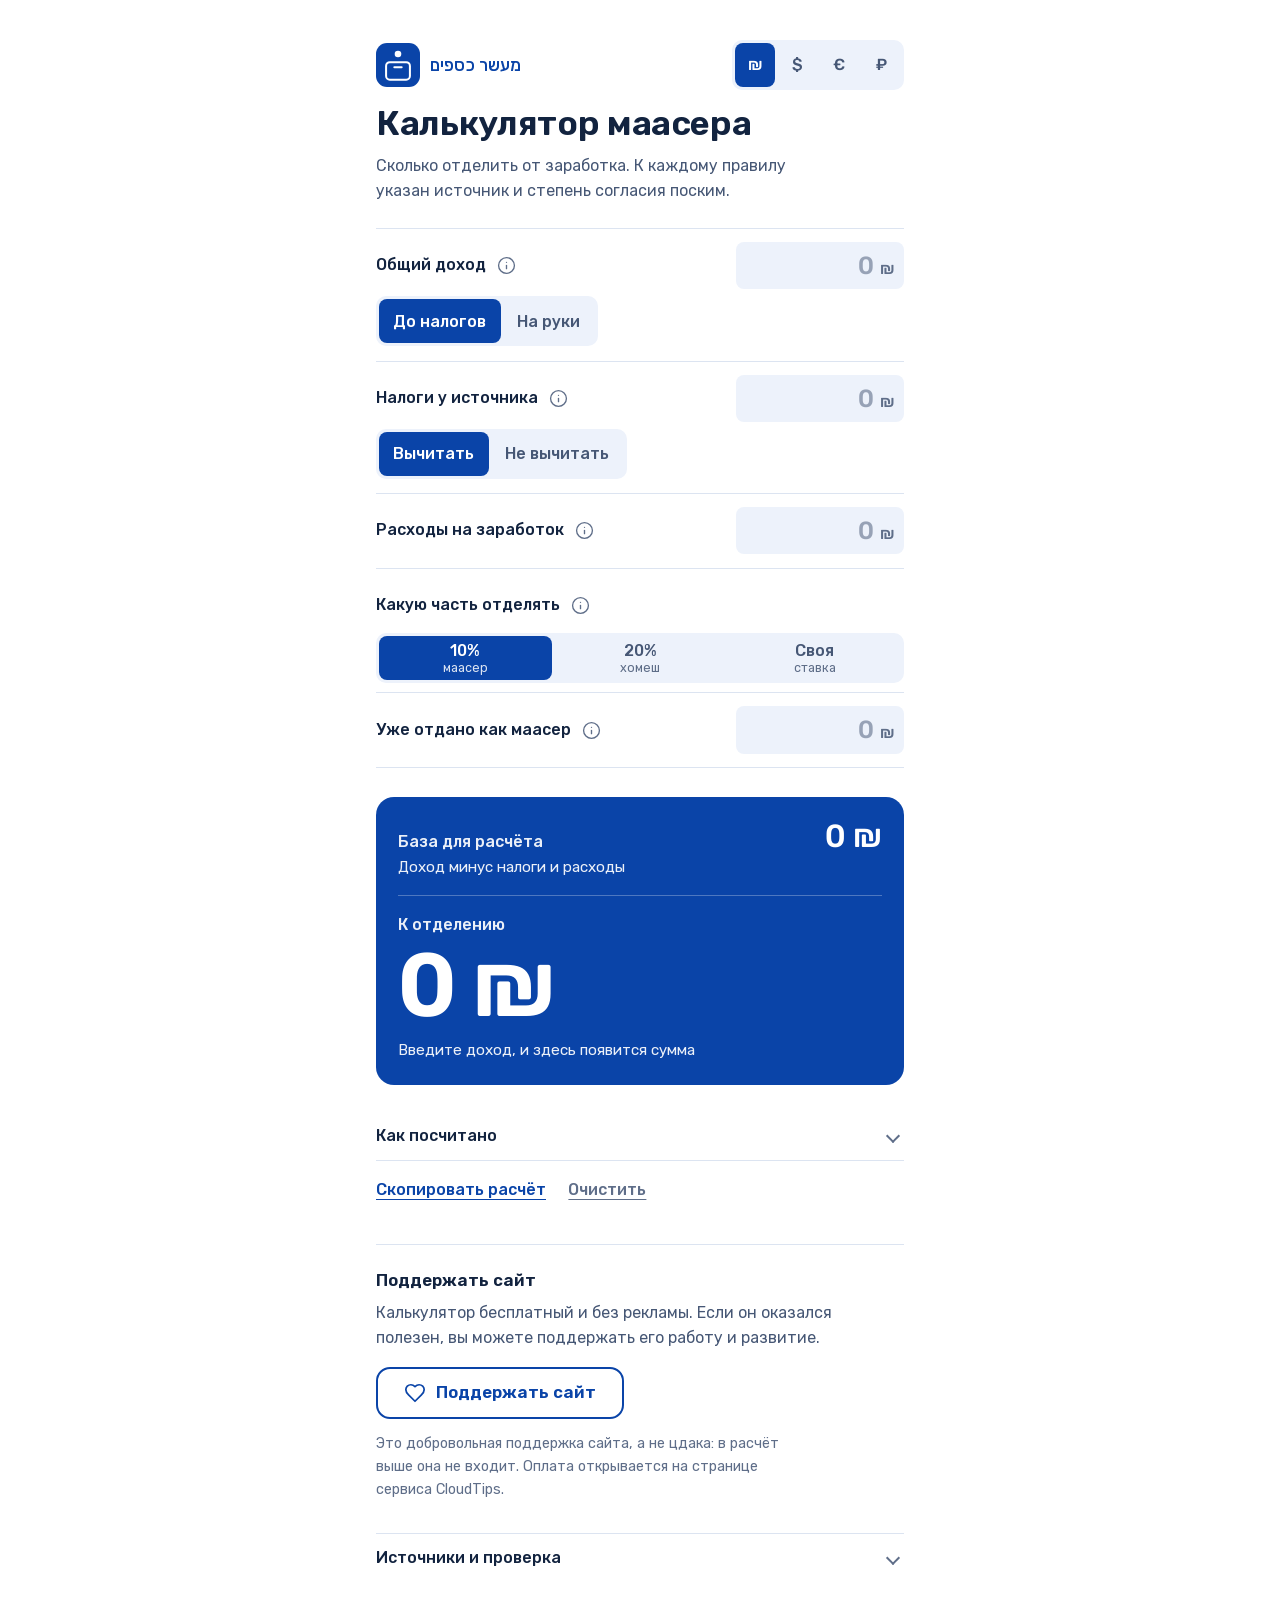
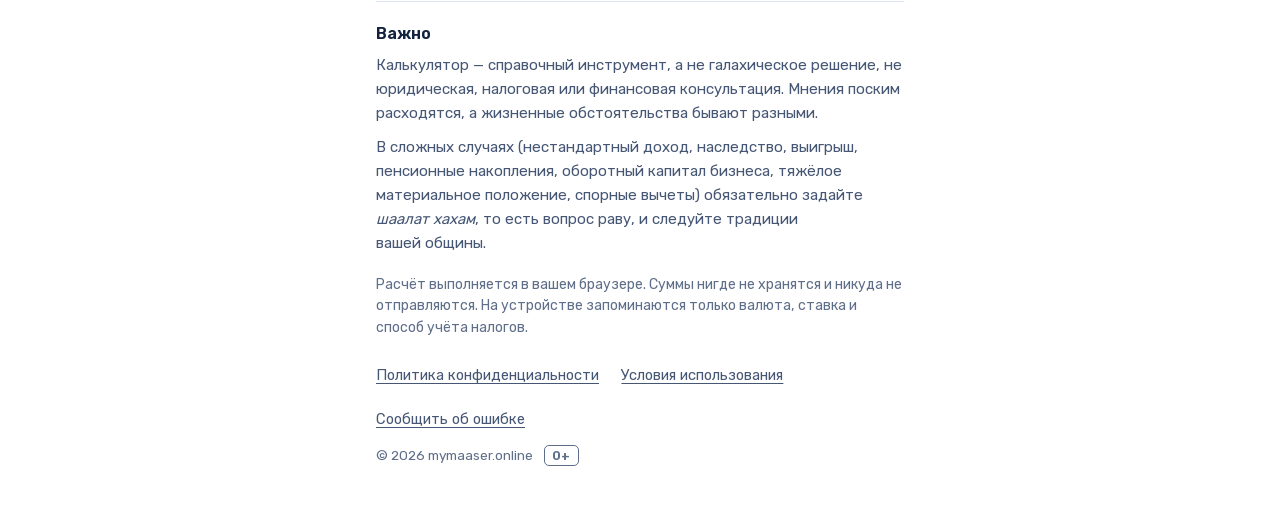
==== commit 4e526428: "Юридические страницы (политика конфиденциальности, условия), шрифт Rubik на своём сервере, проверка " ====
--- a/index.html
+++ b/index.html
@@ -4,21 +4,23 @@
 <meta charset="utf-8">
 <meta name="viewport" content="width=device-width, initial-scale=1, viewport-fit=cover">
 <title>Калькулятор маасера — מעשר כספים</title>
-<meta name="description" content="Калькулятор маасера кесафим: налоги, расходы, уже отданная цдака, 10% или 20%. Каждое правило с источником. Расчёт выполняется в вашем браузере, суммы нигде не сохраняются.">
+<meta name="description" content="Калькулятор маасера кесафим: налоги, расходы, уже отданная цдака, 10% или 20%. К каждому правилу указан источник и степень согласия поским. Расчёт выполняется в вашем браузере, суммы нигде не сохраняются.">
 <meta name="theme-color" content="#FFFFFF" media="(prefers-color-scheme: light)">
 <meta name="theme-color" content="#0A1B3D" media="(prefers-color-scheme: dark)">
+<link rel="canonical" href="https://mymaaser.online/">
 <meta property="og:title" content="Калькулятор маасера — מעשר כספים">
 <meta property="og:description" content="Сколько отделить от заработка, с учётом налогов и расходов и с указанием источников.">
 <meta property="og:type" content="website">
+<meta property="og:url" content="https://mymaaser.online/">
 <link rel="icon" href="data:image/svg+xml,%3Csvg xmlns='http://www.w3.org/2000/svg' viewBox='0 0 64 64'%3E%3Crect width='64' height='64' rx='14' fill='%230A44A8'/%3E%3Ctext x='32' y='47' font-family='sans-serif' font-weight='600' font-size='40' text-anchor='middle' fill='%23fff'%3E%D7%9E%3C/text%3E%3C/svg%3E">
-<link rel="preconnect" href="https://fonts.googleapis.com">
-<link rel="preconnect" href="https://fonts.gstatic.com" crossorigin>
-<link href="https://fonts.googleapis.com/css2?family=Rubik:wght@400;500;600&display=swap" rel="stylesheet">
+<link rel="preload" href="fonts/rubik-cyrillic.woff2" as="font" type="font/woff2" crossorigin>
+<link rel="preload" href="fonts/rubik-latin.woff2" as="font" type="font/woff2" crossorigin>
+<link rel="stylesheet" href="fonts/fonts.css">
 <style>
 :root{
   --bg:#FFFFFF; --ink:#12233F; --ink-2:#465775; --ink-3:#5F6E89;
   --accent:#0A44A8; --on-accent:#FFFFFF; --focus:#0A44A8;
-  --tint:#EDF2FB; --hair:#DCE4F1; --warn:#9A3A0B; --seg-on:#0A44A8;
+  --tint:#EDF2FB; --hair:#DCE4F1; --warn:#9A3A0B; --seg-on:#0A44A8; --band:#0A44A8;
   --font:'Rubik',system-ui,-apple-system,'Segoe UI',Roboto,'Helvetica Neue',Arial,sans-serif;
   --ease:cubic-bezier(.22,.7,.2,1);
 }
@@ -26,7 +28,7 @@
   :root{
     --bg:#0A1B3D; --ink:#EEF3FF; --ink-2:#B7C3DD; --ink-3:#95A4C4;
     --accent:#8DB2FF; --on-accent:#FFFFFF; --focus:#A9C5FF;
-    --tint:#12285A; --hair:#22396F; --warn:#F2AB80; --seg-on:#1547A8;
+    --tint:#12285A; --hair:#22396F; --warn:#F2AB80; --seg-on:#1547A8; --band:#1547A8;
   }
 }
 *{box-sizing:border-box}
@@ -43,14 +45,19 @@
 @media (min-width:900px){.page{padding-bottom:3rem}}
 
 /* Шапка */
-.top{display:flex;justify-content:space-between;align-items:center;gap:1rem;margin-bottom:.4rem}
-.he{margin:0;color:var(--accent);font-weight:500;font-size:1.05rem}
-.cur-seg label{min-width:44px;padding:.15rem .4rem}
+.top{display:flex;justify-content:space-between;align-items:center;gap:1rem;margin-bottom:.9rem}
+.brand{display:flex;align-items:center;gap:.7rem;min-width:0}
+.logo{width:44px;height:44px;flex:none}
+.logo-bg{fill:var(--seg-on)}
+.logo .coin{fill:#fff;transform-box:fill-box;transform-origin:center}
+.logo.drop .coin{animation:coin .7s var(--ease)}
+@keyframes coin{0%{transform:translateY(-8px);opacity:0}30%{opacity:1}75%{transform:translateY(8px);opacity:1}100%{transform:translateY(11px);opacity:0}}
+.he{margin:0;color:var(--accent);font-weight:500;font-size:1.05rem;line-height:1.2;white-space:nowrap}
 h1{margin:0;font-weight:600;font-size:clamp(1.7rem,6vw,2.15rem);line-height:1.15;letter-spacing:-.01em}
-.lede{margin:.55rem 0 0;color:var(--ink-2);max-width:26rem;text-wrap:balance}
+.lede{margin:.55rem 0 0;color:var(--ink-2);max-width:27rem;text-wrap:balance}
 
 /* Переключатели */
-.seg{display:inline-flex;gap:2px;padding:3px;background:var(--tint);border-radius:10px;max-width:100%}
+.seg{display:inline-flex;gap:2px;padding:3px!important;background:var(--tint);border:0;border-radius:10px;max-width:100%}
 .seg input{position:absolute;opacity:0;pointer-events:none}
 .seg label{display:inline-flex;flex-direction:column;align-items:center;justify-content:center;min-height:44px;padding:.15rem .9rem;border-radius:8px;cursor:pointer;
   color:var(--ink-2);font-weight:500;line-height:1.2;text-align:center;user-select:none;touch-action:manipulation;transition:background-color .18s,color .18s}
@@ -60,10 +67,14 @@
 .seg input:focus-visible+label{outline:2px solid var(--focus);outline-offset:2px}
 .seg.wide{display:flex;width:100%}
 .seg.wide label{flex:1;padding-inline:.4rem}
+.cur-seg label{min-width:40px;padding:.15rem .3rem}
+.brand{gap:.6rem}
+.sub-seg{margin:.15rem 0 .35rem}
 
 /* Поля */
-.fields{margin-top:1.6rem;border-top:1px solid var(--hair)}
+.fields{margin-top:1.5rem;border-top:1px solid var(--hair)}
 .field{border-bottom:1px solid var(--hair);padding:.55rem 0}
+.field[hidden]{display:none}
 .rf{display:grid;grid-template-columns:minmax(0,1fr) minmax(0,10.5rem);align-items:center;column-gap:.6rem;min-height:56px}
 .lab{display:flex;align-items:center;min-width:0}
 .lab label,.lab .lbl{font-weight:500;line-height:1.3}
@@ -76,7 +87,6 @@
 .amount input{flex:1;min-width:0;width:100%;text-align:right;border:0;background:none;color:var(--ink);font:500 1.55rem/1.5 var(--font);font-variant-numeric:tabular-nums;padding:.1rem 0;outline:none;-webkit-appearance:none;appearance:none;min-height:44px}
 .amount input::placeholder{color:var(--ink-3);opacity:.6}
 .amount .cur{font-weight:500;color:var(--ink-3)}
-.taxmode{margin:.1rem 0 .35rem}
 .custom{display:none;margin:.7rem 0 .3rem;align-items:center;gap:.6rem}
 .custom.show{display:flex}
 .custom .amount{width:8rem}
@@ -98,8 +108,7 @@
 .tag.ask::before{content:"○";color:var(--ink-3)}
 
 /* Итог: единственный яркий блок */
-.band{margin-top:1.8rem;background:var(--accent);color:var(--on-accent);border-radius:18px;padding:1.3rem 1.4rem 1.5rem}
-@media (prefers-color-scheme:dark){.band{background:#1547A8}}
+.band{margin-top:1.8rem;background:var(--band);color:var(--on-accent);border-radius:18px;padding:1.3rem 1.4rem 1.5rem}
 .band-row{display:flex;flex-wrap:wrap;align-items:baseline;justify-content:space-between;gap:.3rem 1rem}
 .band-k{margin:0;font-weight:500;opacity:.92}
 .band-base{font-weight:500;font-size:clamp(1.5rem,6vw,2rem);line-height:1.2;font-variant-numeric:tabular-nums;margin:0}
@@ -109,12 +118,17 @@
 .band-due[data-len=long]{font-size:clamp(2.5rem,12vw,4rem)}
 .band-due[data-len=xlong]{font-size:clamp(2rem,9vw,3.1rem)}
 .band-s{margin:0;font-size:.95rem;line-height:1.45;opacity:.92}
+.prog{height:4px;border-radius:4px;background:rgba(255,255,255,.25);margin:.9rem 0 .4rem;overflow:hidden}
+.prog[hidden]{display:none}
+.prog i{display:block;height:100%;background:#fff;transform-origin:left center;transform:scaleX(0);transition:transform .35s var(--ease)}
+.round{margin:.55rem 0 0;font-size:.95rem;opacity:.95}
+.round[hidden]{display:none}
 
 .notices{display:grid;gap:.5rem;margin-top:.9rem}
 .notice{display:flex;gap:.65rem;align-items:flex-start;font-size:.95rem;line-height:1.5;padding:.1rem 0 .1rem .9rem;border-left:3px solid var(--warn)}
 .notice svg{flex:none;width:18px;height:18px;margin-top:.22rem;fill:none;stroke:var(--warn);stroke-width:1.8;stroke-linecap:round;stroke-linejoin:round}
 
-/* Расчёт и копирование */
+/* Расчёт и действия */
 details>summary{cursor:pointer;list-style:none;display:flex;justify-content:space-between;align-items:center;min-height:48px;font-weight:500}
 details>summary::-webkit-details-marker{display:none}
 details>summary::after{content:"";width:8px;height:8px;border-right:2px solid var(--ink-3);border-bottom:2px solid var(--ink-3);transform:rotate(45deg);transition:transform .22s var(--ease);margin-right:.35rem}
@@ -126,8 +140,10 @@
 .lrow dd{margin:0;font-weight:500;font-variant-numeric:tabular-nums;text-align:right;white-space:nowrap}
 .lrow.sum dt,.lrow.sum dd{color:var(--ink);font-weight:600}
 .lrow.dim{opacity:.55}
-.copy{display:block;min-height:44px;margin:.4rem 0 0;padding:.4rem 0;background:none;border:0;color:var(--accent);font-weight:500;cursor:pointer;text-decoration:underline;text-underline-offset:.25em;text-decoration-thickness:1px;touch-action:manipulation}
-.copy:hover{text-decoration-thickness:2px}
+.actions{display:flex;gap:1.4rem;flex-wrap:wrap;margin-top:.4rem}
+.linkbtn{min-height:44px;padding:.4rem 0;background:none;border:0;color:var(--accent);font-weight:500;cursor:pointer;text-decoration:underline;text-underline-offset:.25em;text-decoration-thickness:1px;touch-action:manipulation}
+.linkbtn:hover{text-decoration-thickness:2px}
+.linkbtn.quiet{color:var(--ink-3)}
 
 /* Поддержка сайта */
 .support{margin-top:2rem;padding-top:1.4rem;border-top:1px solid var(--hair)}
@@ -144,29 +160,34 @@
 
 /* Низ страницы */
 .foot{margin-top:2rem}
+.src{border-top:1px solid var(--hair)}
 .src .content{padding:.2rem 0 1rem;color:var(--ink-2);font-size:.95rem}
-.src ol{padding-left:1.2rem;margin:.6rem 0 .9rem;display:grid;gap:.4rem}
+.src h3{margin:1rem 0 .3rem;font-size:.98rem;font-weight:600;color:var(--ink)}
+.src ol{padding-left:1.2rem;margin:.4rem 0 .8rem;display:grid;gap:.4rem}
 .src a{color:var(--ink);text-decoration-color:var(--accent);text-underline-offset:.2em}
 .src a:hover{color:var(--accent)}
 .legend{display:grid;gap:.4rem}
-.src{border-top:1px solid var(--hair)}
 .disclaimer{margin-top:1.2rem;padding-top:1.2rem;border-top:1px solid var(--hair)}
 .disclaimer h2{margin:0 0 .4rem;font-size:1rem;font-weight:600}
 .disclaimer p{margin:0 0 .6rem;font-size:.94rem;color:var(--ink-2);text-wrap:pretty}
 .privacy{margin:1.2rem 0 0;color:var(--ink-3);font-size:.88rem;line-height:1.5}
+.legal{display:flex;flex-wrap:wrap;gap:0 1.4rem;margin:1rem 0 0}
+.legal a{display:inline-flex;align-items:center;min-height:44px;color:var(--ink-2);font-size:.92rem;text-underline-offset:.2em}
+.legal a:hover{color:var(--accent)}
+.fine{display:flex;align-items:center;gap:.7rem;margin:.2rem 0 0;color:var(--ink-3);font-size:.85rem}
+.age{display:inline-block;padding:.05rem .45rem;border:1px solid var(--ink-3);border-radius:5px;font-weight:600;font-size:.8rem;line-height:1.4}
 
 /* Нижняя панель на телефоне */
 .dock{position:fixed;left:0;right:0;bottom:0;z-index:20;display:flex;justify-content:space-between;align-items:baseline;gap:1rem;
-  padding:.75rem 1.1rem calc(.75rem + env(safe-area-inset-bottom));background:var(--accent);color:var(--on-accent);
+  padding:.75rem 1.1rem calc(.75rem + env(safe-area-inset-bottom));background:var(--band);color:var(--on-accent);
   transform:translateY(110%);transition:transform .28s var(--ease)}
-@media (prefers-color-scheme:dark){.dock{background:#1547A8}}
 .dock.show{transform:none}
 .dock span{font-weight:500}
 .dock b{font-weight:600;font-size:1.6rem;line-height:1.1;font-variant-numeric:tabular-nums}
 @media (min-width:900px){.dock{display:none}}
 
-@media (prefers-reduced-motion:reduce){*,*::before,*::after{transition-duration:.001ms!important;transition-delay:0s!important}}
-@media print{.dock,.info,.copy,.seg{display:none!important}.note{grid-template-rows:1fr}.note-clip{visibility:visible}.band{background:#fff;color:#000;border:1px solid #000}}
+@media (prefers-reduced-motion:reduce){*,*::before,*::after{transition-duration:.001ms!important;transition-delay:0s!important;animation:none!important}}
+@media print{.dock,.info,.actions,.seg,.donate{display:none!important}.note{grid-template-rows:1fr}.note-clip{visibility:visible}.band{background:#fff;color:#000;border:1px solid #000}}
 noscript p{padding:1rem}
 </style>
 </head>
@@ -177,7 +198,17 @@
 <main class="page">
   <header>
     <div class="top">
-      <p class="he" lang="he" dir="rtl">מעשר כספים</p>
+      <div class="brand">
+        <svg class="logo" id="logo" viewBox="0 0 48 48" aria-hidden="true">
+          <rect class="logo-bg" width="48" height="48" rx="12"/>
+          <g fill="none" stroke="#fff" stroke-width="2.2" stroke-linecap="round" stroke-linejoin="round">
+            <rect x="11" y="21" width="26" height="19" rx="4"/>
+            <path d="M20 26.5h8"/>
+          </g>
+          <circle class="coin" cx="24" cy="12" r="3.6"/>
+        </svg>
+        <p class="he" lang="he" dir="rtl">מעשר כספים</p>
+      </div>
       <fieldset class="seg cur-seg" aria-label="Валюта">
         <input type="radio" name="cur" id="c-ILS" value="ILS" checked><label for="c-ILS" aria-label="Шекели">₪</label>
         <input type="radio" name="cur" id="c-USD" value="USD"><label for="c-USD" aria-label="Доллары">$</label>
@@ -186,7 +217,7 @@
       </fieldset>
     </div>
     <h1>Калькулятор маасера</h1>
-    <p class="lede">Сколько отделить от заработка. К каждому правилу указан источник.</p>
+    <p class="lede">Сколько отделить от заработка. К каждому правилу указан источник и степень согласия поским.</p>
   </header>
 
   <section class="fields" id="calc" aria-label="Данные для расчёта">
@@ -197,36 +228,41 @@
           <label for="income">Общий доход</label>
           <button type="button" class="info" aria-expanded="false" aria-controls="n-income" aria-label="Пояснение: общий доход"><svg viewBox="0 0 24 24" aria-hidden="true"><circle cx="12" cy="12" r="10"/><path d="M12 16v-4"/><path d="M12 8h.01"/></svg></button>
         </div>
-        <div class="amount"><input id="income" data-money inputmode="decimal" autocomplete="off" placeholder="0"><span class="cur" data-cur aria-hidden="true">₪</span></div>
-      </div>
+        <div class="amount"><input id="income" data-money inputmode="decimal" enterkeyhint="next" autocomplete="off" placeholder="0"><span class="cur" data-cur aria-hidden="true">₪</span></div>
+      </div>
+      <fieldset class="seg sub-seg" aria-label="Как указан доход">
+        <input type="radio" name="kind" id="k-gross" value="gross" checked><label for="k-gross">До налогов</label>
+        <input type="radio" name="kind" id="k-net" value="net"><label for="k-net">На руки</label>
+      </fieldset>
       <div class="note" id="n-income"><div class="note-clip"><div class="note-body">
-        <p>Маасер кесафим отделяют от прибыли, то есть от того, что вы действительно заработали: зарплата, премии, комиссионные, доход от дела. Впишите сумму целиком, до вычетов. Вычеты укажете ниже.</p>
-        <p>Подарки, выигрыши, возврат налога, наследство и другие разовые поступления — отдельный вопрос, здесь мнения расходятся. В таких случаях спросите рава.</p>
+        <p>Маасер кесафим отделяют от прибыли, то есть от того, что вы заработали или получили: зарплата, премии, доход от дела, аренда, пособия, подарки. Впишите сумму целиком.</p>
+        <p><strong>До налогов или на руки?</strong> Если вы берёте сумму из платёжки «на руки», выберите «На руки»: налоги в ней уже вычтены, и вводить их отдельно не нужно, иначе они вычтутся дважды. Если считаете с суммы до налогов, выберите «До налогов» и укажите налоги ниже.</p>
+        <p>Наследство, выигрыши и другие крупные разовые поступления лучше обсудить с равом.</p>
         <ul>
-          <li><span class="tag ok">Общепринято</span> Маасер — десятая часть дохода: Рамбам, Матнот Аниим 7:5; Шулхан Арух, Йоре Деа 249:1.</li>
-          <li><span class="tag split">Мнения расходятся</span> Разовые поступления (подарки, выигрыши, наследство).</li>
+          <li><span class="tag ok">Общепринято</span> Десятая часть — «средняя» мера, меньше десятой — «аин ра'а» (скупость): Рамбам, Матнот Аниим 7:5; Шулхан Арух, Йоре Деа 249:1.</li>
+          <li><span class="tag ask">Уточните у рава</span> Наследство, выигрыши и другие разовые поступления.</li>
         </ul>
       </div></div></div>
     </div>
 
-    <div class="field">
+    <div class="field" id="fieldTaxes">
       <div class="rf">
         <div class="lab">
           <label for="taxes">Налоги у источника</label>
           <button type="button" class="info" aria-expanded="false" aria-controls="n-taxes" aria-label="Пояснение: налоги"><svg viewBox="0 0 24 24" aria-hidden="true"><circle cx="12" cy="12" r="10"/><path d="M12 16v-4"/><path d="M12 8h.01"/></svg></button>
         </div>
-        <div class="amount"><input id="taxes" data-money inputmode="decimal" autocomplete="off" placeholder="0"><span class="cur" data-cur aria-hidden="true">₪</span></div>
-      </div>
-      <fieldset class="seg taxmode" aria-label="Как учитывать налоги">
+        <div class="amount"><input id="taxes" data-money inputmode="decimal" enterkeyhint="next" autocomplete="off" placeholder="0"><span class="cur" data-cur aria-hidden="true">₪</span></div>
+      </div>
+      <fieldset class="seg sub-seg" aria-label="Как учитывать налоги">
         <input type="radio" name="tax" id="t-deduct" value="deduct" checked><label for="t-deduct">Вычитать</label>
         <input type="radio" name="tax" id="t-keep" value="keep"><label for="t-keep">Не вычитать</label>
       </fieldset>
       <div class="note" id="n-taxes"><div class="note-clip"><div class="note-body">
-        <p>Подоходный налог, национальное страхование и медицинский налог, удержанные у источника, вам в руки не попадают: этими деньгами вы не распоряжаетесь. Поэтому многие поским разрешают считать маасер с суммы после налогов.</p>
-        <p>Более строгое мнение требует считать с суммы до налогов. Если ваш рав или ваша община придерживаются строгого подхода, выберите «Не вычитать».</p>
-        <p>Пенсионные отчисления, керен ишталмут и взносы работодателя — предмет отдельных споров. Без вопроса раву их лучше сюда не вписывать.</p>
+        <p>Подоходный налог и обязательные взносы, удержанные у источника (в Израиле — подоходный налог, национальное страхование, налог на здравоохранение), по мнению рава Моше Файнштейна, вычитаются, потому что это деньги, которые вы не зарабатывали: Игрот Моше, Йоре Деа 1:143 (так же решает Хавот Яир 224). Поэтому по умолчанию калькулятор их вычитает.</p>
+        <p>Налоги на покупки (НДС) и налог на жильё Игрот Моше не вычитает: это налоги на расходы, а не на доход. Во многих общинах считают строже, с суммы до налогов. Если так принято у вас, выберите «Не вычитать».</p>
+        <p>Пенсионные и накопительные отчисления (пенсия, керен ишталмут, взносы работодателя) — отдельный вопрос, сюда их без консультации лучше не вписывать.</p>
         <ul>
-          <li><span class="tag split">Мнения расходятся</span> Игрот Моше, Йоре Деа: в пользу вычета налогов; другие поским требуют считать с суммы до налогов.</li>
+          <li><span class="tag split">Мнения расходятся</span> Игрот Моше ЙД 1:143 и Хавот Яир 224 вычитают подоходный налог; более строгая практика считает с суммы до налогов.</li>
           <li><span class="tag ask">Уточните у рава</span> Пенсия и накопительные отчисления.</li>
         </ul>
       </div></div></div>
@@ -238,14 +274,15 @@
           <label for="expenses">Расходы на заработок</label>
           <button type="button" class="info" aria-expanded="false" aria-controls="n-expenses" aria-label="Пояснение: расходы на заработок"><svg viewBox="0 0 24 24" aria-hidden="true"><circle cx="12" cy="12" r="10"/><path d="M12 16v-4"/><path d="M12 8h.01"/></svg></button>
         </div>
-        <div class="amount"><input id="expenses" data-money inputmode="decimal" autocomplete="off" placeholder="0"><span class="cur" data-cur aria-hidden="true">₪</span></div>
+        <div class="amount"><input id="expenses" data-money inputmode="decimal" enterkeyhint="next" autocomplete="off" placeholder="0"><span class="cur" data-cur aria-hidden="true">₪</span></div>
       </div>
       <div class="note" id="n-expenses"><div class="note-clip"><div class="note-body">
-        <p>Вычитаются расходы, без которых доход не был бы получен: сырьё и товар, аренда помещения, зарплата сотрудников, транспорт до клиентов, инструменты, налоги предприятия. Маасер отделяют от чистой прибыли, а не от оборота.</p>
-        <p>Не вычитаются личные траты: еда, жильё, одежда, отпуск, содержание семьи. Это расходование уже заработанных денег, а не издержки на их получение.</p>
+        <p>Вычитаются расходы, без которых доход не был бы получен: товар и сырьё, зарплата сотрудников, дорога по работе, одежда и транспорт, которые нужны только для работы, аренда помещения для дела. Маасер считают от прибыли, а не от оборота.</p>
+        <p><strong>Личные расходы</strong> (еда, жильё, одежда для семьи) по умолчанию не вычитаются. Так считает большинство поским: Арух ѓа-Шулхан 249:7, Ахават Хесед 2:18, Игрот Моше ЙД 1:143. Есть и более мягкое мнение, которое допускает такой вычет (Авкат Рохель, Яхава Даат 3:76, Цицъ Элиэзер 10:6), а Ялкут Йосеф допускает его при нужде.</p>
         <ul>
-          <li><span class="tag ok">Общепринято</span> Ахават Хесед 2:19 (Хафец Хаим): маасер считают от прибыли после расходов на заработок.</li>
-          <li><span class="tag ask">Уточните у рава</span> При тяжёлом материальном положении есть послабления, их определяет рав.</li>
+          <li><span class="tag ok">Общепринято</span> Маасер считают от прибыли (ШАрух ЙД 249:1); перечень расходов на заработок — Вайихал Моше, Маасер кесафим 2:6.</li>
+          <li><span class="tag split">Мнения расходятся</span> Личные расходы: большинство не вычитает, часть поским вычитает.</li>
+          <li><span class="tag ask">Уточните у рава</span> Тяжёлое материальное положение.</li>
         </ul>
       </div></div></div>
     </div>
@@ -264,15 +301,15 @@
       </fieldset>
       <div class="custom" id="customWrap">
         <label for="customRate">Ставка, %</label>
-        <div class="amount"><input id="customRate" inputmode="decimal" autocomplete="off" placeholder="15" maxlength="5"><span class="cur" aria-hidden="true">%</span></div>
+        <div class="amount"><input id="customRate" inputmode="decimal" enterkeyhint="next" autocomplete="off" placeholder="15" maxlength="5"><span class="cur" aria-hidden="true">%</span></div>
       </div>
       <div class="note" id="n-rate"><div class="note-clip"><div class="note-body">
-        <p><strong>10% — маасер.</strong> Обычная мера: Рамбам называет десятую часть средним размером цдаки.</p>
-        <p><strong>20% — хомеш</strong>, пятая часть. Это верхний предел, а не обязанность: в Уше постановили не тратить на цдаку больше пятой части, чтобы самому не обеднеть. Это мицва мин ѓа-мувхар, то есть наилучший способ, но не долг.</p>
-        <p>Некоторые считают хомеш как «маасер дважды»: 10% и ещё 10% от остатка, то есть 19%. Для такого расчёта выберите «Своя» и введите 19.</p>
+        <p><strong>10% — маасер.</strong> Рамбам называет десятую часть «средней» мерой, а отдавать меньше — «аин ра'а» (скупостью).</p>
+        <p><strong>20% — хомеш</strong>, пятая часть. Это «мицва мин ѓа-мувхар», то есть наилучший способ, но не обязанность. По Шулхан Аруху, хомеш в первый год отделяют от капитала, а дальше — от прибыли каждого года.</p>
+        <p><strong>20% — это и верхний предел.</strong> В Уше мудрецы постановили не тратить на цдаку больше пятой части, чтобы самому не обеднеть (Ктубот 50а). Это относится только к жизни: перед смертью можно отдать больше (Ктубот 67б; Рема ЙД 249:1). Гемара выводит 20% из слов Яакова «асер а-асренну» и уточняет, что вторая десятина считается так же, как первая, то есть от всей суммы.</p>
+        <p>Выберите «Своя», если рав назвал вам другую долю.</p>
         <ul>
-          <li><span class="tag ok">Общепринято</span> Ктубот 50а; Шулхан Арух, Йоре Деа 249:1; Рамбам, Матнот Аниим 7:5.</li>
-          <li><span class="tag ask">Уточните у рава</span> Хомеш от капитала обычно отделяют один раз, затем от прибыли (Ахават Хесед 2:19). Способ счёта определяется обычаем общины.</li>
+          <li><span class="tag ok">Общепринято</span> Рамбам, Матнот Аниим 7:5; Шулхан Арух, Йоре Деа 249:1; Ктубот 50а и 67б.</li>
         </ul>
       </div></div></div>
     </div>
@@ -283,15 +320,16 @@
           <label for="paid">Уже отдано как маасер</label>
           <button type="button" class="info" aria-expanded="false" aria-controls="n-paid" aria-label="Пояснение: уже отданная цдака"><svg viewBox="0 0 24 24" aria-hidden="true"><circle cx="12" cy="12" r="10"/><path d="M12 16v-4"/><path d="M12 8h.01"/></svg></button>
         </div>
-        <div class="amount"><input id="paid" data-money inputmode="decimal" autocomplete="off" placeholder="0"><span class="cur" data-cur aria-hidden="true">₪</span></div>
+        <div class="amount"><input id="paid" data-money inputmode="decimal" enterkeyhint="done" autocomplete="off" placeholder="0"><span class="cur" data-cur aria-hidden="true">₪</span></div>
       </div>
       <div class="note" id="n-paid"><div class="note-clip"><div class="note-body">
         <p>Цдака, которую вы уже отдали именно как маасер с этого дохода, вычитается из итога.</p>
-        <p>Не засчитывается то, что вы и так обязаны: содержание жены и детей, плата за обучение собственных детей, покупка мицвот для себя (лулав, тфилин), а также всё, за что вы получили личную выгоду.</p>
-        <p>Если отдано больше нужного, многие поским разрешают зачесть излишек в счёт будущих доходов. Уточните у рава.</p>
+        <p><strong>Что не засчитывается.</strong> Маасер отдают бедным. Из него нельзя покупать вещи для мицв, например свечи в синагогу (Рема ЙД 249:1). Содержание жены и малолетних детей, пока вы обязаны их содержать, большинство поским из маасера тоже не оплачивает. Об оплате обучения детей мнения расходятся: Игрот Моше ЙД 2:113 запрещает, Лекет Йошер допускает то, что сверх обязанности.</p>
+        <p><strong>Заранее и с излишком.</strong> Деньги, отданные заранее с условием «засчитать в будущий маасер», зачесть можно (Даркей Моше ЙД 250:1; Арух ѓа-Шулхан 249:7). Если такого условия не было, зачёт излишка — вопрос к раву.</p>
         <ul>
-          <li><span class="tag ok">Общепринято</span> Маасер нельзя тратить на обязательства, которые лежат на вас и без него: Рема к Шулхан Арух, Йоре Деа 249:1.</li>
-          <li><span class="tag split">Мнения расходятся</span> Зачёт излишка на будущее.</li>
+          <li><span class="tag ok">Общепринято</span> На мицвы вроде свечей для синагоги маасер не тратят: Рема ЙД 249:1.</li>
+          <li><span class="tag split">Мнения расходятся</span> Обучение собственных детей.</li>
+          <li><span class="tag ask">Уточните у рава</span> Зачёт излишка, отданного без условия.</li>
         </ul>
       </div></div></div>
     </div>
@@ -306,7 +344,9 @@
     <hr>
     <p class="band-k">К отделению</p>
     <output class="band-due" id="due" aria-live="polite">0 ₪</output>
-    <p class="band-s" id="dueSub">10% от базы (маасер)</p>
+    <p class="band-s" id="dueSub">Введите доход, и здесь появится сумма</p>
+    <div class="prog" id="prog" hidden><i id="progBar"></i></div>
+    <p class="round" id="round" hidden></p>
   </section>
 
   <div class="notices" id="notices"></div>
@@ -315,7 +355,10 @@
     <summary>Как посчитано</summary>
     <dl class="ledger" id="ledger"></dl>
   </details>
-  <button type="button" class="copy" id="copy">Скопировать расчёт</button>
+  <div class="actions">
+    <button type="button" class="linkbtn" id="copy">Скопировать расчёт</button>
+    <button type="button" class="linkbtn quiet" id="clear">Очистить</button>
+  </div>
   <p class="sr" id="copyStatus" role="status"></p>
 
   <section class="support" aria-labelledby="sup-h">
@@ -330,31 +373,49 @@
 
   <footer class="foot">
     <details class="src">
-      <summary>Источники и пометки</summary>
+      <summary>Источники и проверка</summary>
       <div class="content">
         <div class="legend">
           <div><span class="tag ok">Общепринято</span> По этому правилу нет существенных разногласий.</div>
           <div><span class="tag split">Мнения расходятся</span> Поским решают по-разному, выбор за вами и вашим равом.</div>
-          <div><span class="tag ask">Уточните у рава</span> Зависит от обстоятельств или требует сверки.</div>
+          <div><span class="tag ask">Уточните у рава</span> Зависит от обстоятельств или требует консультации.</div>
         </div>
+
+        <h3>Сверено с текстом источника</h3>
         <ol>
-          <li><a href="https://www.sefaria.org/Ketubot.50a" target="_blank" rel="noopener noreferrer">Ктубот 50а</a>: постановление Уши не тратить на цдаку больше пятой части.</li>
-          <li><a href="https://www.sefaria.org/Mishneh_Torah,_Gifts_to_the_Poor.7" target="_blank" rel="noopener noreferrer">Рамбам, Матнот Аниим, гл. 7</a>: десятая часть как средняя мера, пятая как наилучшая.</li>
-          <li><a href="https://www.sefaria.org/Shulchan_Arukh,_Yoreh_De'ah.249" target="_blank" rel="noopener noreferrer">Шулхан Арух, Йоре Деа 249</a>: законы о размере цдаки, с комментарием Ремы.</li>
-          <li><a href="https://www.sefaria.org/search?q=Ahavat%20Chesed" target="_blank" rel="noopener noreferrer">Ахават Хесед</a> (Хафец Хаим), ч. 2, гл. 19: расчёт от прибыли и хомеш.</li>
-          <li>Игрот Моше (рав Моше Файнштейн), Йоре Деа: о налогах и расчёте с зарплаты.</li>
+          <li><a href="https://www.sefaria.org/Ketubot.50a" target="_blank" rel="noopener noreferrer">Ктубот 50а</a>: постановление Уши не тратить на цдаку больше пятой части; вывод из слов Яакова «асер а-асренну».</li>
+          <li><a href="https://www.sefaria.org/Ketubot.67b" target="_blank" rel="noopener noreferrer">Ктубот 67б</a>: предел в пятую часть действует только при жизни.</li>
+          <li><a href="https://www.sefaria.org/Mishneh_Torah,_Gifts_to_the_Poor.7.5" target="_blank" rel="noopener noreferrer">Рамбам, Матнот Аниим 7:5</a>: пятая часть — наилучший способ, десятая — средняя мера, меньше — «аин ра'а».</li>
+          <li><a href="https://www.sefaria.org/Shulchan_Arukh,_Yoreh_De'ah.249.1" target="_blank" rel="noopener noreferrer">Шулхан Арух, Йоре Деа 249:1</a> с Ремой: хомеш в первый год от капитала, далее от прибыли; нельзя тратить больше пятой части; маасер не тратят на мицвы вроде свечей для синагоги.</li>
         </ol>
-        <p>Ссылки ведут на тексты, по которым можно проверить сказанное. Формулировки в подсказках — краткое изложение, а не дословная цитата.</p>
+
+        <h3>Приведено по цитированию в современных обзорах</h3>
+        <p>Эти книги не удалось открыть в первоисточнике, поэтому их положения приведены по обзорам с точными ссылками: <a href="https://www.halachipedia.com/index.php?title=Tzedaka" target="_blank" rel="noopener noreferrer">Halachipedia</a>, <a href="https://dinonline.org/2020/06/15/giving-tzedaka/" target="_blank" rel="noopener noreferrer">Din Online</a>, <a href="https://outorah.org/p/51498/" target="_blank" rel="noopener noreferrer">OU</a>. Перед практическим применением сверяйте их с оригиналом.</p>
+        <ol>
+          <li>Игрот Моше, Йоре Деа 1:143 (подоходный налог; налоги на покупки и жильё не вычитаются; личные расходы) и 2:113 (обучение детей).</li>
+          <li>Хавот Яир 224 (подоходный налог).</li>
+          <li>Арух ѓа-Шулхан 249:7; Ахават Хесед (Хафец Хаим) 2:18 (личные расходы); Авкат Рохель, Яхава Даат 3:76, Цицъ Элиэзер 10:6 (мягкое мнение); Ялкут Йосеф ЙД 247:10.</li>
+          <li>Вайихал Моше, Маасер кесафим 2:6 (перечень расходов на заработок).</li>
+          <li>Даркей Моше ЙД 250:1 (отданное заранее с условием).</li>
+        </ol>
+        <p>Формулировки в подсказках — краткое изложение, а не дословная цитата. Заметили неточность? <a href="https://github.com/svenalot-ui/mymaaser/issues" target="_blank" rel="noopener noreferrer">Сообщите автору</a>.</p>
       </div>
     </details>
 
     <aside class="disclaimer" aria-labelledby="dis-h">
       <h2 id="dis-h">Важно</h2>
-      <p>Калькулятор — справочный инструмент, а не галахическое решение. Мнения поским расходятся, а жизненные обстоятельства бывают разными.</p>
+      <p>Калькулятор — справочный инструмент, а не галахическое решение, не юридическая, налоговая или финансовая консультация. Мнения поским расходятся, а жизненные обстоятельства бывают разными.</p>
       <p>В сложных случаях (нестандартный доход, наследство, выигрыш, пенсионные накопления, оборотный капитал бизнеса, тяжёлое материальное положение, спорные вычеты) обязательно задайте <em>шаалат хахам</em>, то есть вопрос раву, и следуйте традиции вашей общины.</p>
     </aside>
 
-    <p class="privacy">Расчёт выполняется в вашем браузере. Суммы нигде не хранятся и никуда не отправляются. На устройстве запоминаются только валюта и выбранная ставка.</p>
+    <p class="privacy">Расчёт выполняется в вашем браузере. Суммы нигде не хранятся и никуда не отправляются. На устройстве запоминаются только валюта, ставка и способ учёта налогов.</p>
+
+    <nav class="legal" aria-label="Юридическая информация">
+      <a href="privacy.html">Политика конфиденциальности</a>
+      <a href="terms.html">Условия использования</a>
+      <a href="https://github.com/svenalot-ui/mymaaser/issues" target="_blank" rel="noopener noreferrer">Сообщить об ошибке</a>
+    </nav>
+    <p class="fine"><span>© 2026 mymaaser.online</span><span class="age" title="Знак информационной продукции">0+</span></p>
   </footer>
 </main>
 
@@ -367,7 +428,7 @@
   const $$ = (s, r = document) => [...r.querySelectorAll(s)];
   const reduced = matchMedia('(prefers-reduced-motion: reduce)').matches;
   const SYMBOL = { ILS: '₪', USD: '$', EUR: '€', RUB: '₽' };
-  const state = { cur: 'ILS', rate: '10', custom: '', tax: 'deduct' };
+  const state = { cur: 'ILS', rate: '10', custom: '', tax: 'deduct', kind: 'gross' };
 
   /* Настройки (только предпочтения, суммы не сохраняются) */
   try {
@@ -376,6 +437,7 @@
     if (['10', '20', 'custom'].includes(p.rate)) state.rate = p.rate;
     if (typeof p.custom === 'string' && /^\d{0,3}([.,]\d{0,2})?$/.test(p.custom)) state.custom = p.custom;
     if (['deduct', 'keep'].includes(p.tax)) state.tax = p.tax;
+    if (['gross', 'net'].includes(p.kind)) state.kind = p.kind;
   } catch (e) {}
   const savePrefs = () => { try { localStorage.setItem('maaser.prefs', JSON.stringify(state)); } catch (e) {} };
 
@@ -436,14 +498,15 @@
   }
 
   const ICON_ALERT = '<svg viewBox="0 0 24 24" aria-hidden="true"><circle cx="12" cy="12" r="10"/><path d="M12 8v4"/><path d="M12 16h.01"/></svg>';
-  let last = null;
+  let last = null, lastDue = 0, userTouched = false, coinTimer = 0;
 
   function compute() {
+    const net = state.kind === 'net';
     const inc = parseCents($('#income').value);
-    const tax = parseCents($('#taxes').value);
+    const tax = net ? 0 : parseCents($('#taxes').value);
     const exp = parseCents($('#expenses').value);
     const paid = parseCents($('#paid').value);
-    const taxApplied = state.tax === 'deduct' ? tax : 0;
+    const taxApplied = (!net && state.tax === 'deduct') ? tax : 0;
     const base = Math.max(0, inc - taxApplied - exp);
     const customPct = parseFloat((state.custom || '').replace(',', '.'));
     const pct = state.rate === 'custom' ? (isFinite(customPct) ? Math.min(100, customPct) : 0) : Number(state.rate);
@@ -451,7 +514,15 @@
     const due = Math.max(0, total - paid);
     const over = inc > 0 ? Math.max(0, paid - total) : 0;
     const pctLabel = (Number.isInteger(pct) ? pct : pct.toString().replace('.', ',')) + '%';
-    return { inc, tax, exp, paid, taxApplied, base, pct, total, due, over, pctLabel };
+    return { net, inc, tax, exp, paid, taxApplied, base, pct, total, due, over, pctLabel };
+  }
+
+  function dropCoin() {
+    if (reduced) return;
+    clearTimeout(coinTimer);
+    coinTimer = setTimeout(() => {
+      const l = $('#logo'); l.classList.remove('drop'); void l.getBoundingClientRect(); l.classList.add('drop');
+    }, 350);
   }
 
   function render() {
@@ -461,16 +532,34 @@
     setNum($('#dockVal'), r.due);
 
     const rateName = state.rate === '10' ? 'маасер' : state.rate === '20' ? 'хомеш' : 'своя ставка';
-    $('#baseSub').textContent = state.tax === 'deduct'
-      ? 'Доход минус налоги и расходы'
-      : 'Доход минус расходы (налоги не вычитаются)';
-    $('#dueSub').textContent = r.paid > 0
-      ? `${r.pctLabel} от базы (${rateName}) — ${fmt(r.total)}, за вычетом ${fmt(r.paid)}`
-      : `${r.pctLabel} от базы (${rateName})`;
+    $('#baseSub').textContent = r.net
+      ? 'Доход на руки минус расходы'
+      : state.tax === 'deduct' ? 'Доход минус налоги и расходы' : 'Доход минус расходы (налоги не вычитаются)';
+    const empty = !r.inc && !r.paid;
+    $('#dueSub').textContent = empty
+      ? 'Введите доход, и здесь появится сумма'
+      : r.paid > 0
+        ? `${r.pctLabel} от базы (${rateName}) — ${fmt(r.total)}, за вычетом ${fmt(r.paid)}`
+        : `${r.pctLabel} от базы (${rateName})`;
+
+    /* Сколько из нужного уже отдано */
+    const prog = $('#prog');
+    prog.hidden = !(r.total > 0 && r.paid > 0);
+    $('#progBar').style.transform = `scaleX(${r.total ? Math.min(1, r.paid / r.total).toFixed(4) : 0})`;
+
+    /* Округление вверх до целого: удобно отдавать ровную сумму */
+    const up = Math.ceil(r.due / 100) * 100;
+    const round = $('#round');
+    if (r.due > 0 && up > r.due) { round.hidden = false; round.textContent = `Округлённо вверх: ${fmt(up)}`; } else { round.hidden = true; }
+
+    /* Налоговые поля не нужны, если доход указан на руки */
+    $('#fieldTaxes').hidden = r.net;
 
     const rows = [
-      ['Общий доход', fmt(r.inc), r.inc === 0],
-      [state.tax === 'deduct' ? 'Налоги у источника' : 'Налоги (не вычитаются)', state.tax === 'deduct' ? minus(r.tax) : '—', r.tax === 0 || state.tax !== 'deduct'],
+      ['Общий доход' + (r.net ? ' (на руки)' : ''), fmt(r.inc), r.inc === 0],
+      r.net
+        ? ['Налоги', 'уже вычтены', true]
+        : [state.tax === 'deduct' ? 'Налоги у источника' : 'Налоги (не вычитаются)', state.tax === 'deduct' ? minus(r.tax) : '—', r.tax === 0 || state.tax !== 'deduct'],
       ['Расходы на заработок', minus(r.exp), r.exp === 0],
       ['База для расчёта', fmt(r.base), false, 'sum'],
       [`Ставка ${r.pctLabel}`, fmt(r.total), r.total === 0],
@@ -484,8 +573,12 @@
     if (r.inc > 0 && r.taxApplied + r.exp > r.inc) msgs.push('Налоги и расходы больше дохода, поэтому база принята равной нулю. Проверьте суммы.');
     if (state.rate === 'custom' && r.pct > 20) msgs.push('Ставка выше хомеша (20%). Согласно Ктубот 50а, не следует тратить на цдаку больше пятой части.');
     if (state.rate === 'custom' && !state.custom) msgs.push('Введите свою ставку в процентах.');
-    if (r.over > 0) msgs.push(`Отдано больше нужного на ${fmt(r.over)}. Многие поским разрешают зачесть излишек в счёт будущих доходов; уточните у рава.`);
+    if (!r.net && r.tax > 0 && r.inc > 0 && r.tax * 100 / r.inc > 60) msgs.push('Налоги составляют больше 60% дохода. Возможно, вы указали доход «на руки»: тогда выберите «На руки» под суммой дохода.');
+    if (r.over > 0) msgs.push(`Отдано больше нужного на ${fmt(r.over)}. Зачесть ли излишек в счёт будущих доходов, лучше спросить у рава.`);
     $('#notices').innerHTML = msgs.map(m => `<div class="notice">${ICON_ALERT}<span>${m}</span></div>`).join('');
+
+    if (userTouched && r.due !== lastDue) dropCoin();
+    lastDue = r.due;
     updateDock();
   }
 
@@ -504,34 +597,52 @@
     $('#' + btn.getAttribute('aria-controls')).dataset.open = String(!open);
   }));
 
+  /* Ввод: Enter переходит к следующему полю */
+  const moneyInputs = () => $$('[data-money], #customRate').filter(el => el.offsetParent !== null);
+  $$('[data-money], #customRate').forEach(el => el.addEventListener('keydown', (e) => {
+    if (e.key !== 'Enter') return;
+    e.preventDefault();
+    const list = moneyInputs(), i = list.indexOf(el);
+    if (i >= 0 && i < list.length - 1) list[i + 1].focus(); else el.blur();
+  }));
+
   /* События */
-  $$('[data-money]').forEach(el => el.addEventListener('input', () => { formatField(el); render(); }));
+  $$('[data-money]').forEach(el => el.addEventListener('input', () => { userTouched = true; formatField(el); render(); }));
   $$('input[name=cur]').forEach(el => el.addEventListener('change', () => {
     state.cur = el.value; $$('[data-cur]').forEach(s => s.textContent = SYMBOL[state.cur]); savePrefs(); render();
   }));
-  $$('input[name=tax]').forEach(el => el.addEventListener('change', () => { state.tax = el.value; savePrefs(); render(); }));
+  $$('input[name=tax]').forEach(el => el.addEventListener('change', () => { userTouched = true; state.tax = el.value; savePrefs(); render(); }));
+  $$('input[name=kind]').forEach(el => el.addEventListener('change', () => { userTouched = true; state.kind = el.value; savePrefs(); render(); }));
   const customWrap = $('#customWrap'), customInput = $('#customRate');
   $$('input[name=rate]').forEach(el => el.addEventListener('change', () => {
+    userTouched = true;
     state.rate = el.value;
     customWrap.classList.toggle('show', state.rate === 'custom');
     if (state.rate === 'custom') customInput.focus();
     savePrefs(); render();
   }));
   customInput.addEventListener('input', () => {
+    userTouched = true;
     let s = customInput.value.replace(/[^\d.,]/g, '').replace('.', ',');
     const i = s.indexOf(','); if (i >= 0) s = s.slice(0, i + 1) + s.slice(i + 1).replace(/,/g, '').slice(0, 2);
     s = s.replace(/^(\d{3})\d+/, '$1');
     customInput.value = s; state.custom = s; savePrefs(); render();
   });
 
+  /* Очистка сумм (настройки остаются) */
+  $('#clear').addEventListener('click', () => {
+    $$('[data-money]').forEach(el => { el.value = ''; });
+    userTouched = false; render(); $('#income').focus();
+  });
+
   /* Копирование расчёта */
   const copyBtn = $('#copy'), status = $('#copyStatus');
   copyBtn.addEventListener('click', async () => {
     const r = last || compute();
     const text = [
-      'Маасер — расчёт',
-      `Доход: ${fmt(r.inc)}`,
-      state.tax === 'deduct' ? `Налоги: −${fmt(r.tax)} (вычтены)` : `Налоги: ${fmt(r.tax)} (не вычитаются)`,
+      'Маасер — расчёт (mymaaser.online)',
+      r.net ? `Доход на руки: ${fmt(r.inc)}` : `Доход: ${fmt(r.inc)}`,
+      r.net ? 'Налоги: уже вычтены' : (state.tax === 'deduct' ? `Налоги: −${fmt(r.tax)} (вычтены)` : `Налоги: ${fmt(r.tax)} (не вычитаются)`),
       `Расходы на заработок: −${fmt(r.exp)}`,
       `База: ${fmt(r.base)}`,
       `Ставка ${r.pctLabel}: ${fmt(r.total)}`,
@@ -557,6 +668,7 @@
   $(`#c-${state.cur}`).checked = true;
   $$('[data-cur]').forEach(s => s.textContent = SYMBOL[state.cur]);
   $(`#t-${state.tax}`).checked = true;
+  $(`#k-${state.kind}`).checked = true;
   $(`#r-${state.rate}`).checked = true;
   customWrap.classList.toggle('show', state.rate === 'custom');
   customInput.value = state.custom;
--- a/fonts/fonts.css
+++ b/fonts/fonts.css
@@ -0,0 +1,5 @@
+/* Rubik (SIL Open Font License 1.1), переменный шрифт, размещён на этом же сервере */
+@font-face{font-family:'Rubik';font-style:normal;font-weight:300 700;font-display:swap;src:url(rubik-cyrillic.woff2) format('woff2');unicode-range:U+0301,U+0400-045F,U+0490-0491,U+04B0-04B1,U+2116}
+@font-face{font-family:'Rubik';font-style:normal;font-weight:300 700;font-display:swap;src:url(rubik-hebrew.woff2) format('woff2');unicode-range:U+0307-0308,U+0590-05FF,U+200C-2010,U+20AA,U+25CC,U+FB1D-FB4F}
+@font-face{font-family:'Rubik';font-style:normal;font-weight:300 700;font-display:swap;src:url(rubik-latin-ext.woff2) format('woff2');unicode-range:U+0100-02BA,U+02BD-02C5,U+02C7-02CC,U+02CE-02D7,U+02DD-02FF,U+0304,U+0308,U+0329,U+1D00-1DBF,U+1E00-1E9F,U+1EF2-1EFF,U+2020,U+20A0-20AB,U+20AD-20C0,U+2113,U+2C60-2C7F,U+A720-A7FF}
+@font-face{font-family:'Rubik';font-style:normal;font-weight:300 700;font-display:swap;src:url(rubik-latin.woff2) format('woff2');unicode-range:U+0000-00FF,U+0131,U+0152-0153,U+02BB-02BC,U+02C6,U+02DA,U+02DC,U+0304,U+0308,U+0329,U+2000-206F,U+20AC,U+2122,U+2191,U+2193,U+2212,U+2215,U+FEFF,U+FFFD}
